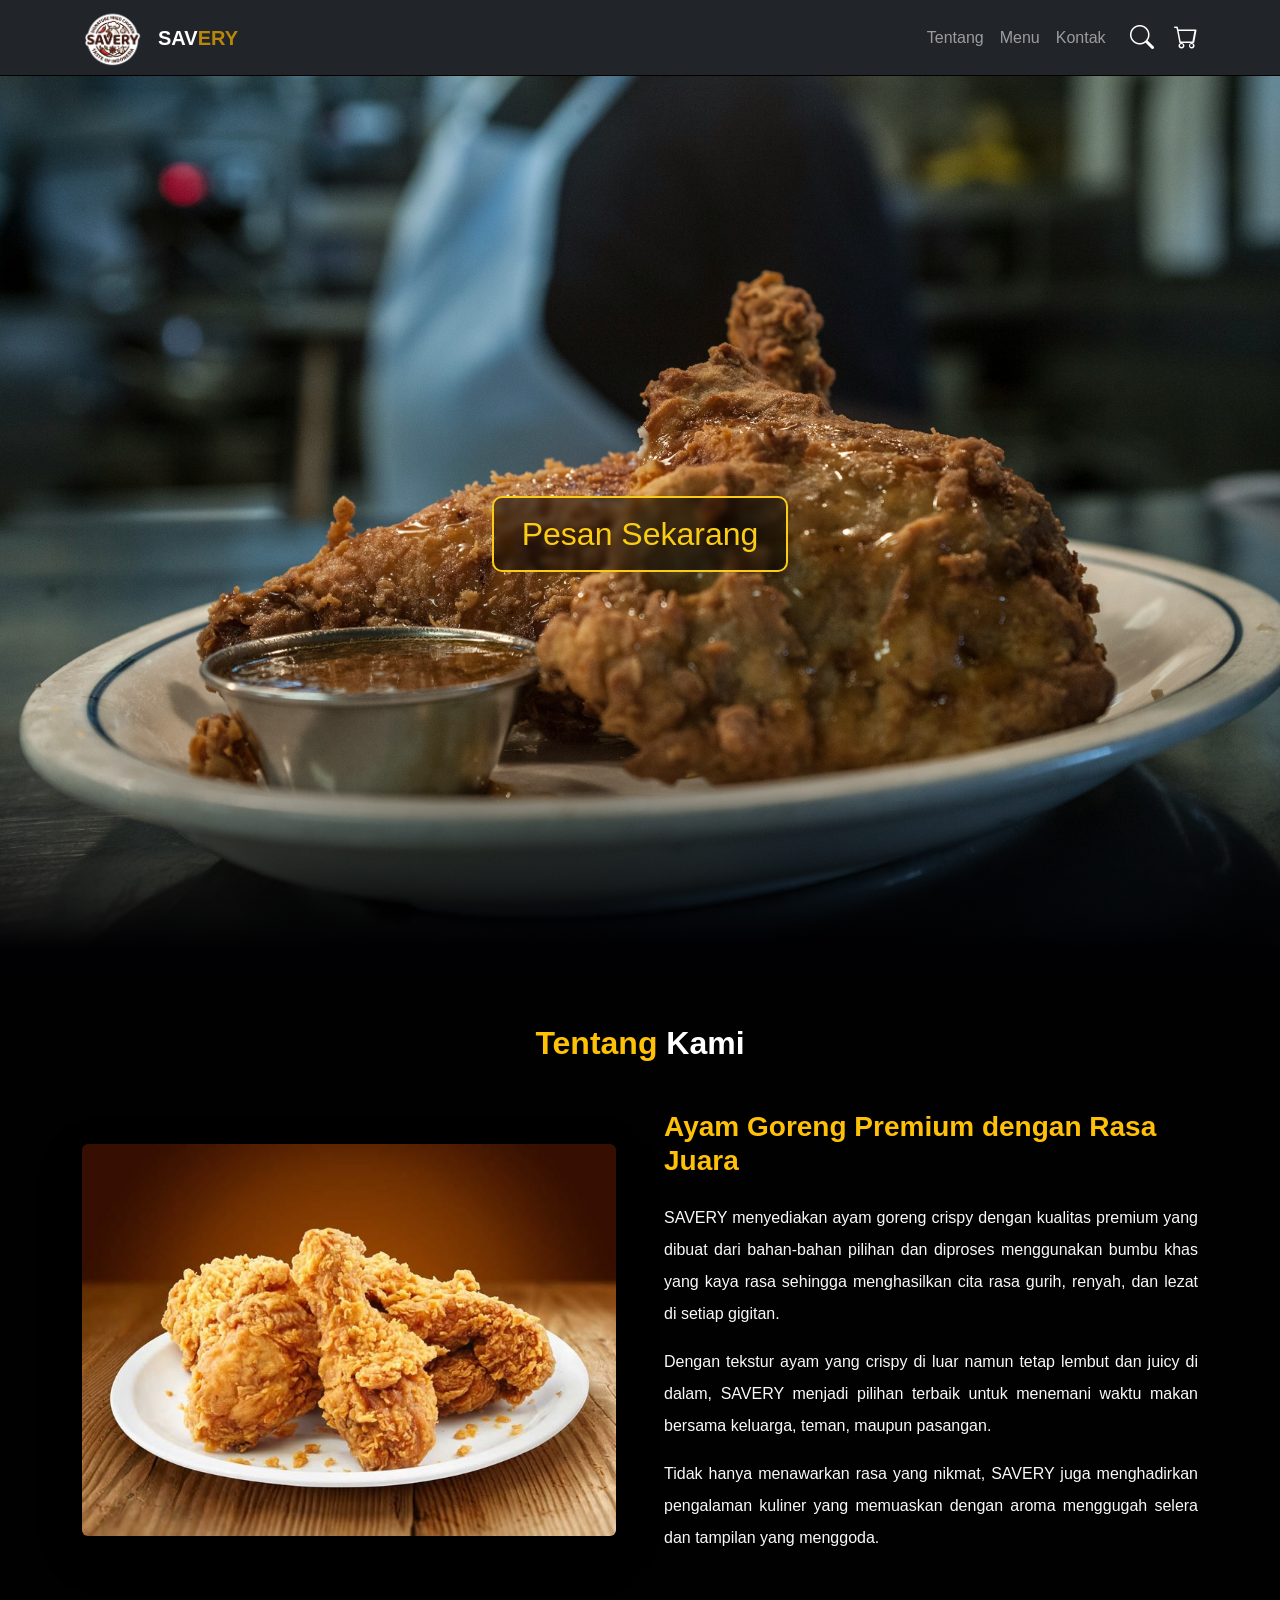
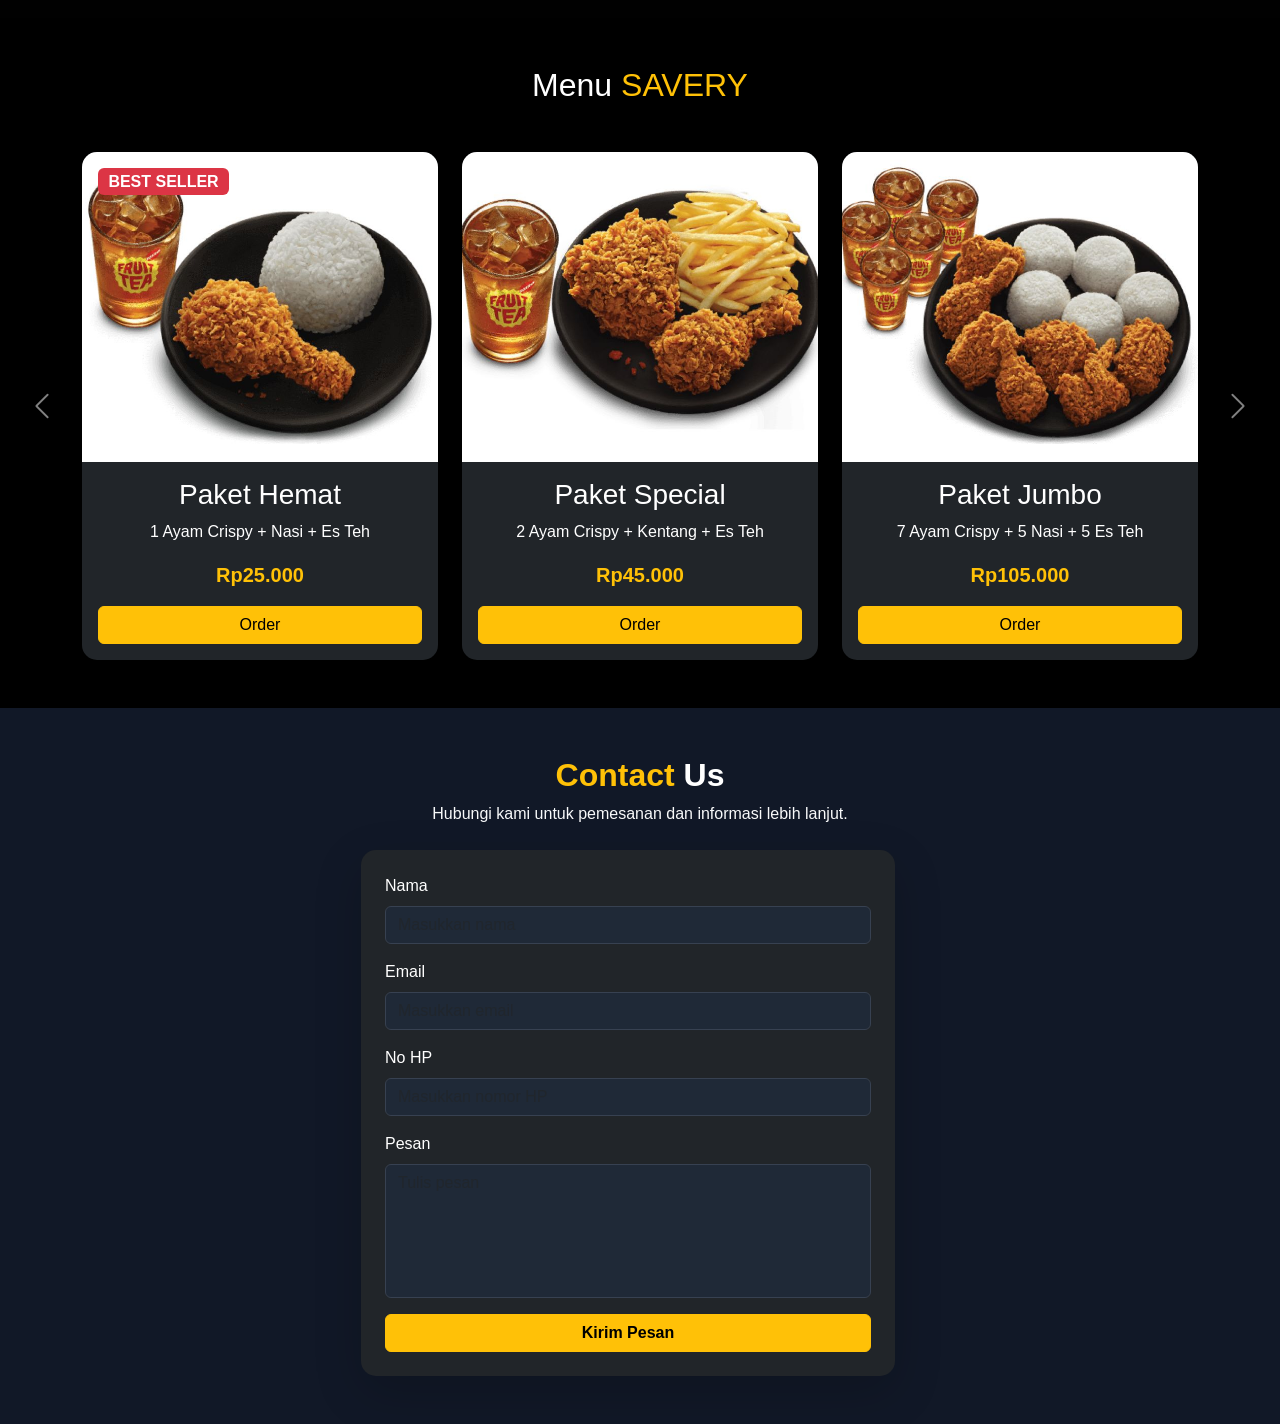
==== index.html @ 2ef57d2e "14-05-2026 (2)" ====
<!DOCTYPE html>
<html lang="en">
  <head>
    <meta charset="UTF-8" />
    <meta http-equiv="X-UA-Compatible" content="IE=edge" />
    <meta name="viewport" content="width=device-width, initial-scale=1.0" />
    <title>SAVERY</title>
    <!-- Bootstrap 5 -->
    <link href="https://cdn.jsdelivr.net/npm/bootstrap@5.3.0/dist/css/bootstrap.min.css" rel="stylesheet" />
    <!-- Bootstrap icon -->
    <link rel="stylesheet" href="https://cdn.jsdelivr.net/npm/bootstrap-icons@1.13.1/font/bootstrap-icons.min.css" />
    <!-- CSS Style -->
    <link rel="stylesheet" href="style.css" />
  </head>
  <body>
    <!-- Navbar Start -->
    <nav class="navbar navbar-expand-lg navbar-dark bg-dark fixed-top">
      <div class="container">
        <img src="img/logo_SAVERY.png" width="60px" class="me-3" />
        <a class="navbar-brand fw-bold" href="#">SAV<span>ERY</span> </a>
        <button class="navbar-toggler" type="button" data-bs-toggle="collapse" data-bs-target="#navbarNav">
          <span class="navbar-toggler-icon"></span>
        </button>
        <div class="collapse navbar-collapse" id="navbarNav">
          <ul class="navbar-nav ms-auto">
            <li class="nav-item"><a class="nav-link" href="#about">Tentang</a></li>
            <li class="nav-item"><a class="nav-link" href="#menu">Menu</a></li>
            <li class="nav-item"><a class="nav-link" href="#contact">Kontak</a></li>
          </ul>
          <div class="navbar-extra">
            <a href="" id="search"><i class="bi bi-search"></i></a>
            <a href="" id="cart"><i class="bi bi-cart"></i></a>
          </div>
        </div>
      </div>
    </nav>
    <!-- Navbar End -->

    <!-- Hero Section Start -->
    <section class="hero d-flex align-items-center">
      <div class="content">
        <a href="#menu" class="btn mt-3"> Pesan Sekarang </a>
      </div>
    </section>
    <!-- Hero Section End -->

    <!-- About Section Start -->
    <section id="about" class="about py-5 text-white">
      <div class="container">
        <!-- Judul -->
        <div class="text-center mb-5">
          <h2 class="fw-bold"><span class="text-warning">Tentang</span> Kami</h2>
        </div>

        <div class="row align-items-center g-5">
          <!-- Gambar -->
          <div class="col-lg-6">
            <img src="img/ayam_US.jpg" alt="Ayam Goreng SAVERY" class="img-fluid rounded shadow-lg" />
          </div>

          <!-- Konten -->
          <div class="col-lg-6">
            <h3 class="fw-bold text-warning mb-4">Ayam Goreng Premium dengan Rasa Juara</h3>
            <p class="text-light lh-lg" style="text-align: justify">
              SAVERY menyediakan ayam goreng crispy dengan kualitas premium yang dibuat dari bahan-bahan pilihan dan diproses menggunakan bumbu khas yang kaya rasa sehingga menghasilkan cita rasa gurih, renyah, dan lezat di setiap gigitan.
            </p>
            <p class="text-light lh-lg" style="text-align: justify">
              Dengan tekstur ayam yang crispy di luar namun tetap lembut dan juicy di dalam, SAVERY menjadi pilihan terbaik untuk menemani waktu makan bersama keluarga, teman, maupun pasangan.
            </p>
            <p class="text-light lh-lg" style="text-align: justify">Tidak hanya menawarkan rasa yang nikmat, SAVERY juga menghadirkan pengalaman kuliner yang memuaskan dengan aroma menggugah selera dan tampilan yang menggoda.</p>
          </div>
        </div>
      </div>
    </section>

    <!-- Menu Section Start -->
    <section id="menu" class="menu py-5 bg-black">
      <div class="container">
        <!-- Judul -->
        <h2 class="text-center text-warning mb-5"><span class="text-white">Menu</span> SAVERY</h2>

        <!-- Carousel Start -->
        <div id="menuCarousel" class="carousel slide" data-bs-ride="carousel">
          <div class="carousel-inner">
            <!-- SLIDE 1 -->
            <div class="carousel-item active">
              <div class="row g-4">
                <!-- Paket Hemat -->
                <div class="col-md-4">
                  <div class="card bg-dark text-white border-0 shadow position-relative">
                    <!-- Best Seller Badge -->
                    <span class="badge bg-danger position-absolute top-0 start-0 m-3 fs-6"> BEST SELLER </span>

                    <img src="img/paket_hemat.jpg" class="card-img-top" alt="Paket Hemat" />

                    <div class="card-body d-flex flex-column text-center">
                      <h3 class="card-title">Paket Hemat</h3>
                      <p class="card-text">1 Ayam Crispy + Nasi + Es Teh</p>

                      <div class="fw-bold text-warning fs-5 mb-3">Rp25.000</div>

                      <a href="#" class="btn btn-warning mt-auto"> Order </a>
                    </div>
                  </div>
                </div>

                <!-- Paket Special -->
                <div class="col-md-4">
                  <div class="card bg-dark text-white border-0 shadow">
                    <img src="img/paket_spesial.jpg" class="card-img-top" alt="Paket Special" />

                    <div class="card-body d-flex flex-column text-center">
                      <h3 class="card-title">Paket Special</h3>

                      <p class="card-text">2 Ayam Crispy + Kentang + Es Teh</p>

                      <div class="fw-bold text-warning fs-5 mb-3">Rp45.000</div>

                      <a href="#" class="btn btn-warning mt-auto"> Order </a>
                    </div>
                  </div>
                </div>

                <!-- Paket Jumbo -->
                <div class="col-md-4">
                  <div class="card bg-dark text-white border-0 shadow">
                    <img src="img/paket_jumbo.jpg" class="card-img-top" alt="Paket Jumbo" />

                    <div class="card-body d-flex flex-column text-center">
                      <h3 class="card-title">Paket Jumbo</h3>

                      <p class="card-text">7 Ayam Crispy + 5 Nasi + 5 Es Teh</p>

                      <div class="fw-bold text-warning fs-5 mb-3">Rp105.000</div>

                      <a href="#" class="btn btn-warning mt-auto"> Order </a>
                    </div>
                  </div>
                </div>
              </div>
            </div>

            <!-- SLIDE 2 -->
            <div class="carousel-item">
              <div class="row g-4">
                <!-- Ayam Duo -->
                <div class="col-md-4">
                  <div class="card bg-dark text-white border-0 shadow">
                    <img src="img/ayam_duo.jpg" class="card-img-top" alt="Paket Duo" />

                    <div class="card-body d-flex flex-column text-center">
                      <h3 class="card-title">Ayam Duo</h3>

                      <p class="card-text">2 Ayam Crispy</p>

                      <div class="fw-bold text-warning fs-5 mb-3">Rp29.000</div>

                      <a href="#" class="btn btn-warning mt-auto"> Order </a>
                    </div>
                  </div>
                </div>

                <!-- Ayam Single -->
                <div class="col-md-4">
                  <div class="card bg-dark text-white border-0 shadow">
                    <img src="img/ayam_single.jpg" class="card-img-top" alt="Ayam Single" />

                    <div class="card-body d-flex flex-column text-center">
                      <h3 class="card-title">Ayam Single</h3>

                      <p class="card-text">1 Ayam Crispy Original</p>

                      <div class="fw-bold text-warning fs-5 mb-3">Rp15.000</div>

                      <a href="#" class="btn btn-warning mt-auto"> Order </a>
                    </div>
                  </div>
                </div>

                <!-- Nasi -->
                <div class="col-md-4">
                  <div class="card bg-dark text-white border-0 shadow">
                    <img src="img/nasi.jpg" class="card-img-top" alt="Nasi" />

                    <div class="card-body d-flex flex-column text-center">
                      <h3 class="card-title">Nasi</h3>

                      <p class="card-text">Nasi Putih Hangat</p>

                      <div class="fw-bold text-warning fs-5 mb-3">Rp7.000</div>

                      <a href="#" class="btn btn-warning mt-auto"> Order </a>
                    </div>
                  </div>
                </div>
              </div>
            </div>

            <!-- SLIDE 3 -->
            <div class="carousel-item">
              <div class="row g-4">
                <!-- ice Tea -->
                <div class="col-md-4">
                  <div class="card bg-dark text-white border-0 shadow">
                    <img src="img/ice_tea.jpg" class="card-img-top" alt="Es Teh" />

                    <div class="card-body d-flex flex-column text-center">
                      <h3 class="card-title">Ice Tea</h3>

                      <p class="card-text">Es Teh Manis Segar</p>

                      <div class="fw-bold text-warning fs-5 mb-3">Rp8.000</div>

                      <a href="#" class="btn btn-warning mt-auto"> Order </a>
                    </div>
                  </div>
                </div>

                <!-- Softdrink -->
                <div class="col-md-4">
                  <div class="card bg-dark text-white border-0 shadow">
                    <img src="img/softdrink.jpg" class="card-img-top" alt="Softdrink" />

                    <div class="card-body d-flex flex-column text-center">
                      <h3 class="card-title">Softdrink</h3>

                      <p class="card-text">Cola / Fanta / Sprite</p>

                      <div class="fw-bold text-warning fs-5 mb-3">Rp10.000</div>

                      <a href="#" class="btn btn-warning mt-auto"> Order </a>
                    </div>
                  </div>
                </div>

                <!-- Hot Coffee -->
                <div class="col-md-4">
                  <div class="card bg-dark text-white border-0 shadow">
                    <img src="img/hot_coffee.jpg" class="card-img-top" alt="Hot Coffee" />

                    <div class="card-body d-flex flex-column text-center">
                      <h3 class="card-title">Hot Coffee</h3>

                      <p class="card-text">Kopi Panas Premium</p>

                      <div class="fw-bold text-warning fs-5 mb-3">Rp13.000</div>

                      <a href="#" class="btn btn-warning mt-auto"> Order </a>
                    </div>
                  </div>
                </div>
              </div>
            </div>

            <!-- SLIDE 4 -->
            <div class="carousel-item">
              <div class="row g-4">
                <!-- Cheeese -->
                <div class="col-md-4">
                  <div class="card bg-dark text-white border-0 shadow">
                    <img src="img/keju.jpeg" class="card-img-top" alt="Cheese" />

                    <div class="card-body d-flex flex-column text-center">
                      <h3 class="card-title">Cheese</h3>

                      <p class="card-text">Saus Keju</p>

                      <div class="fw-bold text-warning fs-5 mb-3">Rp8.000</div>

                      <a href="#" class="btn btn-warning mt-auto"> Order </a>
                    </div>
                  </div>
                </div>

                <!-- Mayo -->
                <div class="col-md-4">
                  <div class="card bg-dark text-white border-0 shadow">
                    <img src="img/mayo.jpeg" class="card-img-top" alt="Mayo" />

                    <div class="card-body d-flex flex-column text-center">
                      <h3 class="card-title">Mayonaise</h3>

                      <p class="card-text">Mayonaise</p>

                      <div class="fw-bold text-warning fs-5 mb-3">Rp8.000</div>

                      <a href="#" class="btn btn-warning mt-auto"> Order </a>
                    </div>
                  </div>
                </div>

                <!-- Hot Sauce -->
                <div class="col-md-4">
                  <div class="card bg-dark text-white border-0 shadow">
                    <img src="img/saus.jpeg" class="card-img-top" alt="Hot Sauce" />

                    <div class="card-body d-flex flex-column text-center">
                      <h3 class="card-title">Hot Sauce</h3>

                      <p class="card-text">Saus Pedas</p>

                      <div class="fw-bold text-warning fs-5 mb-3">Rp8.000</div>

                      <a href="#" class="btn btn-warning mt-auto"> Order </a>
                    </div>
                  </div>
                </div>
              </div>
            </div>
          </div>

          <!-- BUTTON PREV -->
          <button class="carousel-control-prev" type="button" data-bs-target="#menuCarousel" data-bs-slide="prev">
            <span class="carousel-control-prev-icon"></span>
          </button>

          <!-- BUTTON NEXT -->
          <button class="carousel-control-next" type="button" data-bs-target="#menuCarousel" data-bs-slide="next">
            <span class="carousel-control-next-icon"></span>
          </button>
        </div>
        <!-- Carousel End -->
      </div>
    </section>
    <!-- Menu Section End -->

    <!-- Contact Section Start -->
    <section id="contact" class="contact py-5">
      <div class="container">
        <!-- Judul -->
        <div class="text-center mb-5">
          <h2 class="fw-bold text-white"><span class="text-warning">Contact</span> Us</h2>
          <p class="text-light">Hubungi kami untuk pemesanan dan informasi lebih lanjut.</p>
        </div>

        <div class="row g-4">
          <!-- Form -->
          <div class="row justify-content-center">
            <div class="col-lg-6">
              <div class="card bg-dark border-0 shadow-lg p-4">
                <form>
                  <div class="mb-3">
                    <label class="form-label text-white">Nama</label>
                    <input type="text" class="form-control" placeholder="Masukkan nama" />
                  </div>

                  <div class="mb-3">
                    <label class="form-label text-white">Email</label>
                    <input type="email" class="form-control" placeholder="Masukkan email" />
                  </div>

                  <div class="mb-3">
                    <label class="form-label text-white">No HP</label>
                    <input type="text" class="form-control" placeholder="Masukkan nomor HP" />
                  </div>

                  <div class="mb-3">
                    <label class="form-label text-white">Pesan</label>
                    <textarea class="form-control" rows="5" placeholder="Tulis pesan"></textarea>
                  </div>

                  <button type="submit" class="btn btn-warning w-100 fw-semibold">Kirim Pesan</button>
                </form>
              </div>
            </div>
          </div>
        </div>
      </div>
    </section>
    <!-- Contact Section End -->

    <!-- Bootstrap JS -->
    <script src="https://cdn.jsdelivr.net/npm/bootstrap@5.3.0/dist/js/bootstrap.bundle.min.js"></script>
  </body>
</html>
---- style.css ----
:root {
  --primary: #b8860b;
  --bg: #010101;
}

* {
  margin: 0;
  padding: 0;
  box-sizing: border-box;
  outline: none;
  border: none;
  text-decoration: none;
}

body {
  font-family: "Poppins", sans-serif;
  background-color: var(--bg);
  color: #fff;
  padding-top: 76px;
}

#search,
#cart {
  color: #fff;
  font-size: 24px;
  padding-left: 16px;
}

.navbar-brand span {
  color: var(--primary);
}

.hero {
  min-height: 100vh;
  display: flex;
  justify-content: center;
  align-items: center;
  padding: 2rem 7%;
  background-image: url("img/ayam_hero.jpg");
  background-repeat: no-repeat;
  background-size: cover;
  background-position: center;
  position: relative;
  overflow: hidden;
}

.hero::after {
  content: "";
  display: block;
  position: absolute;
  width: 100%;
  height: 100%;
  top: 0;
  left: 0;
  background: linear-gradient(0deg, rgba(1, 1, 3, 1) 3%, rgba(255, 255, 255, 0) 25%);
}

.hero .btn {
  padding: 12px 28px;
  font-size: 2rem;
  border-radius: 10px;
  transition: 0.3s;
  background: rgba(0, 0, 0, 0.5);
  color: #facc15;
  border: 2px solid #facc15;
  backdrop-filter: blur(3px);
}

.hero .btn:hover {
  background: #facc15;
  color: black;
}

.hero .content {
  max-width: 840px;
  position: relative;
  z-index: 1;
}

.about {
  padding: 30px;
  text-align: center;
}

.about h2 span {
  color: var(--primary);
}

.about .row {
  text-align: left;
}

.content {
  text-align: justify;
}

.content h3 {
  color: var(--primary);
}

.menu h2 {
  color: var(--primary);
  text-align: center;
}

#about,
#menu,
#contact {
  scroll-margin-top: 65px;
}

.card-img-top {
  width: 100%;
  height: 310px;
  object-fit: cover;
}

.card {
  border-radius: 15px;
  overflow: hidden;
  transition: 0.3s;
}

.card:hover {
  transform: translateY(-8px);
}

#menuCarousel {
  position: relative;
}

.carousel-control-prev {
  left: -70px;
}

.carousel-control-next {
  right: -70px;
}

.carousel-control-prev,
.carousel-control-next {
  width: 60px;
}

.carousel-control-prev-icon,
.carousel-control-next-icon {
  background-color: rgba(0, 0, 0, 0.7);
  border-radius: 50%;
  padding: 25px;
  background-size: 60% 60%;
  transition: 0.3s;
}

.carousel-control-prev-icon:hover,
.carousel-control-next-icon:hover {
  background-color: #ffc107;
  transform: scale(1.1);
}

.contact {
  background-color: #111827;
}

.contact .card {
  border-radius: 15px;
  overflow: hidden;
}

.contact .form-control {
  background-color: #1f2937;
  border: 1px solid #374151;
  color: white;
}

.contact .form-control:focus {
  background-color: #1f2937;
  color: white;
  border-color: #f59e0b;
  box-shadow: none;
}

.contact textarea {
  resize: none;
}

@media (max-width: 992px) {
  .carousel-control-prev {
    left: -40px;
  }

  .carousel-control-next {
    right: -40px;
  }
}

@media (max-width: 768px) {
  .carousel-control-prev {
    left: 0;
  }

  .carousel-control-next {
    right: 0;
  }

  .carousel-control-prev-icon,
  .carousel-control-next-icon {
    padding: 18px;
  }
}
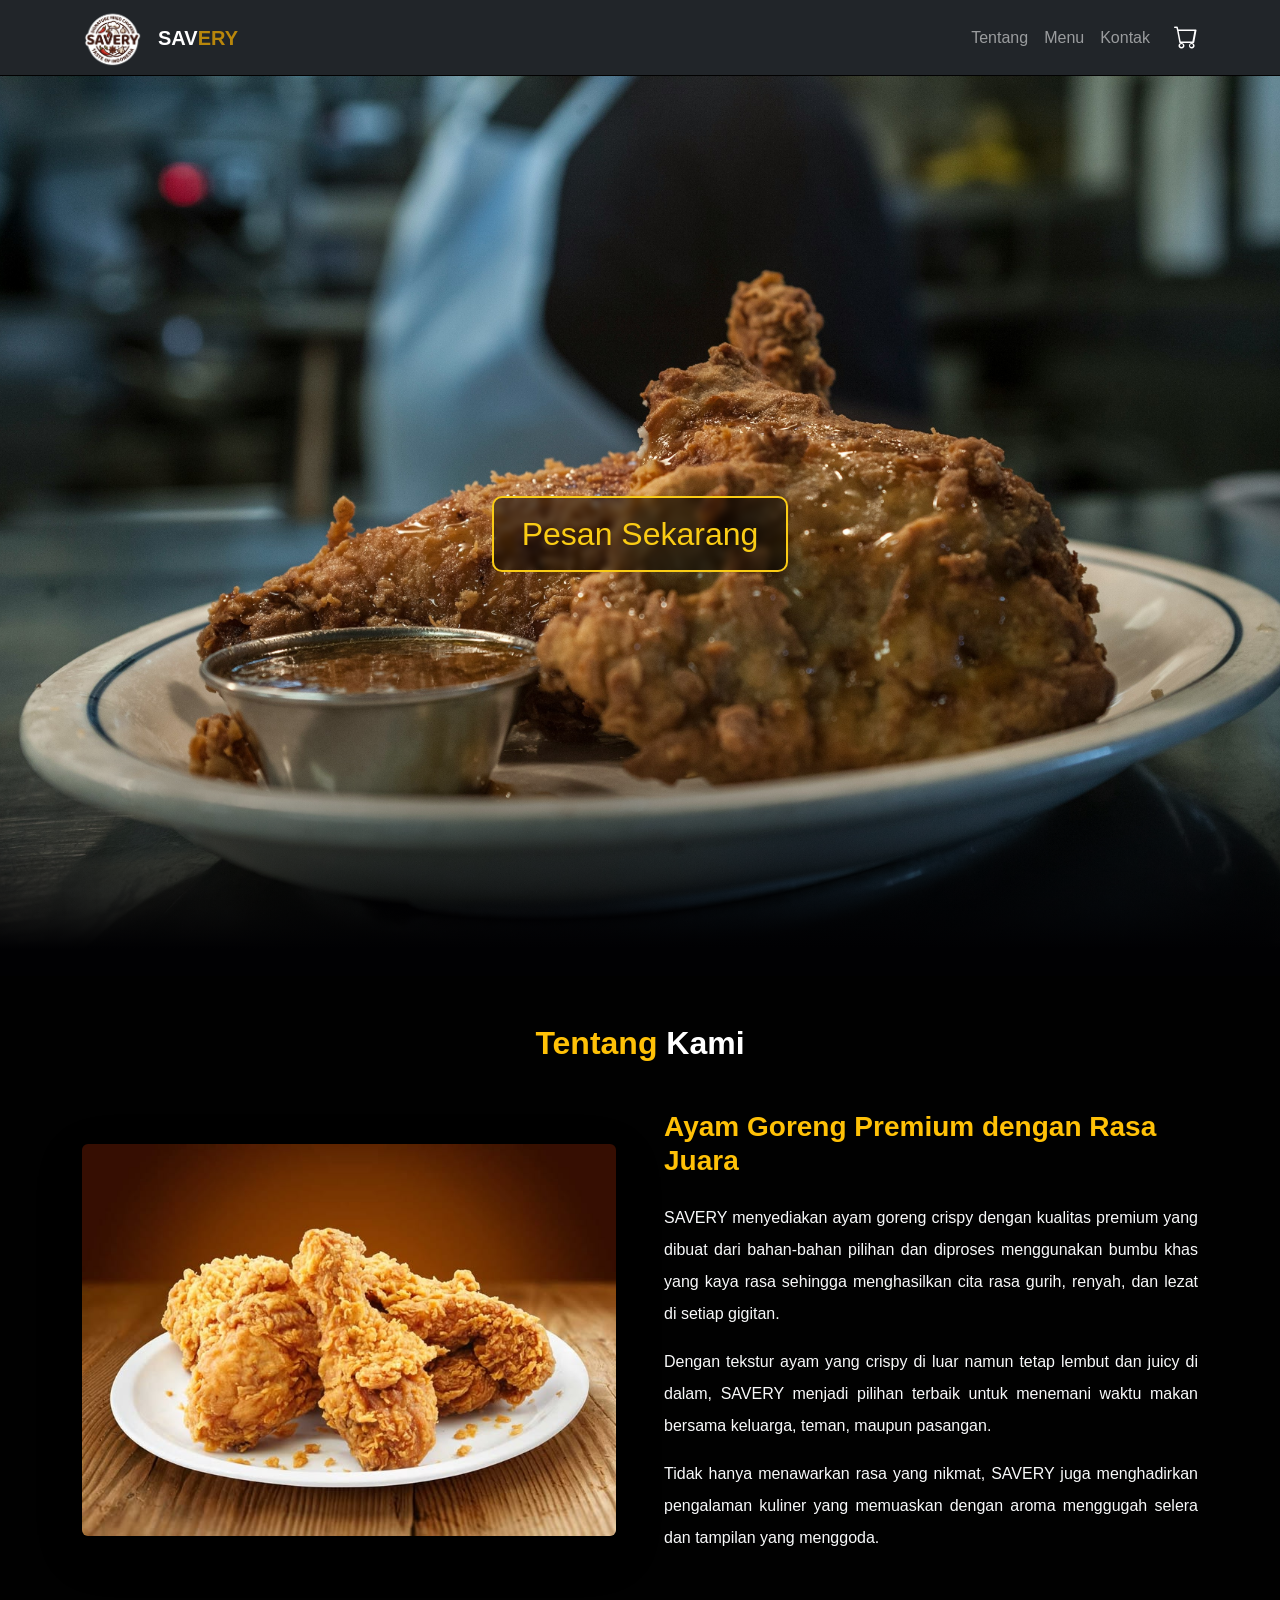
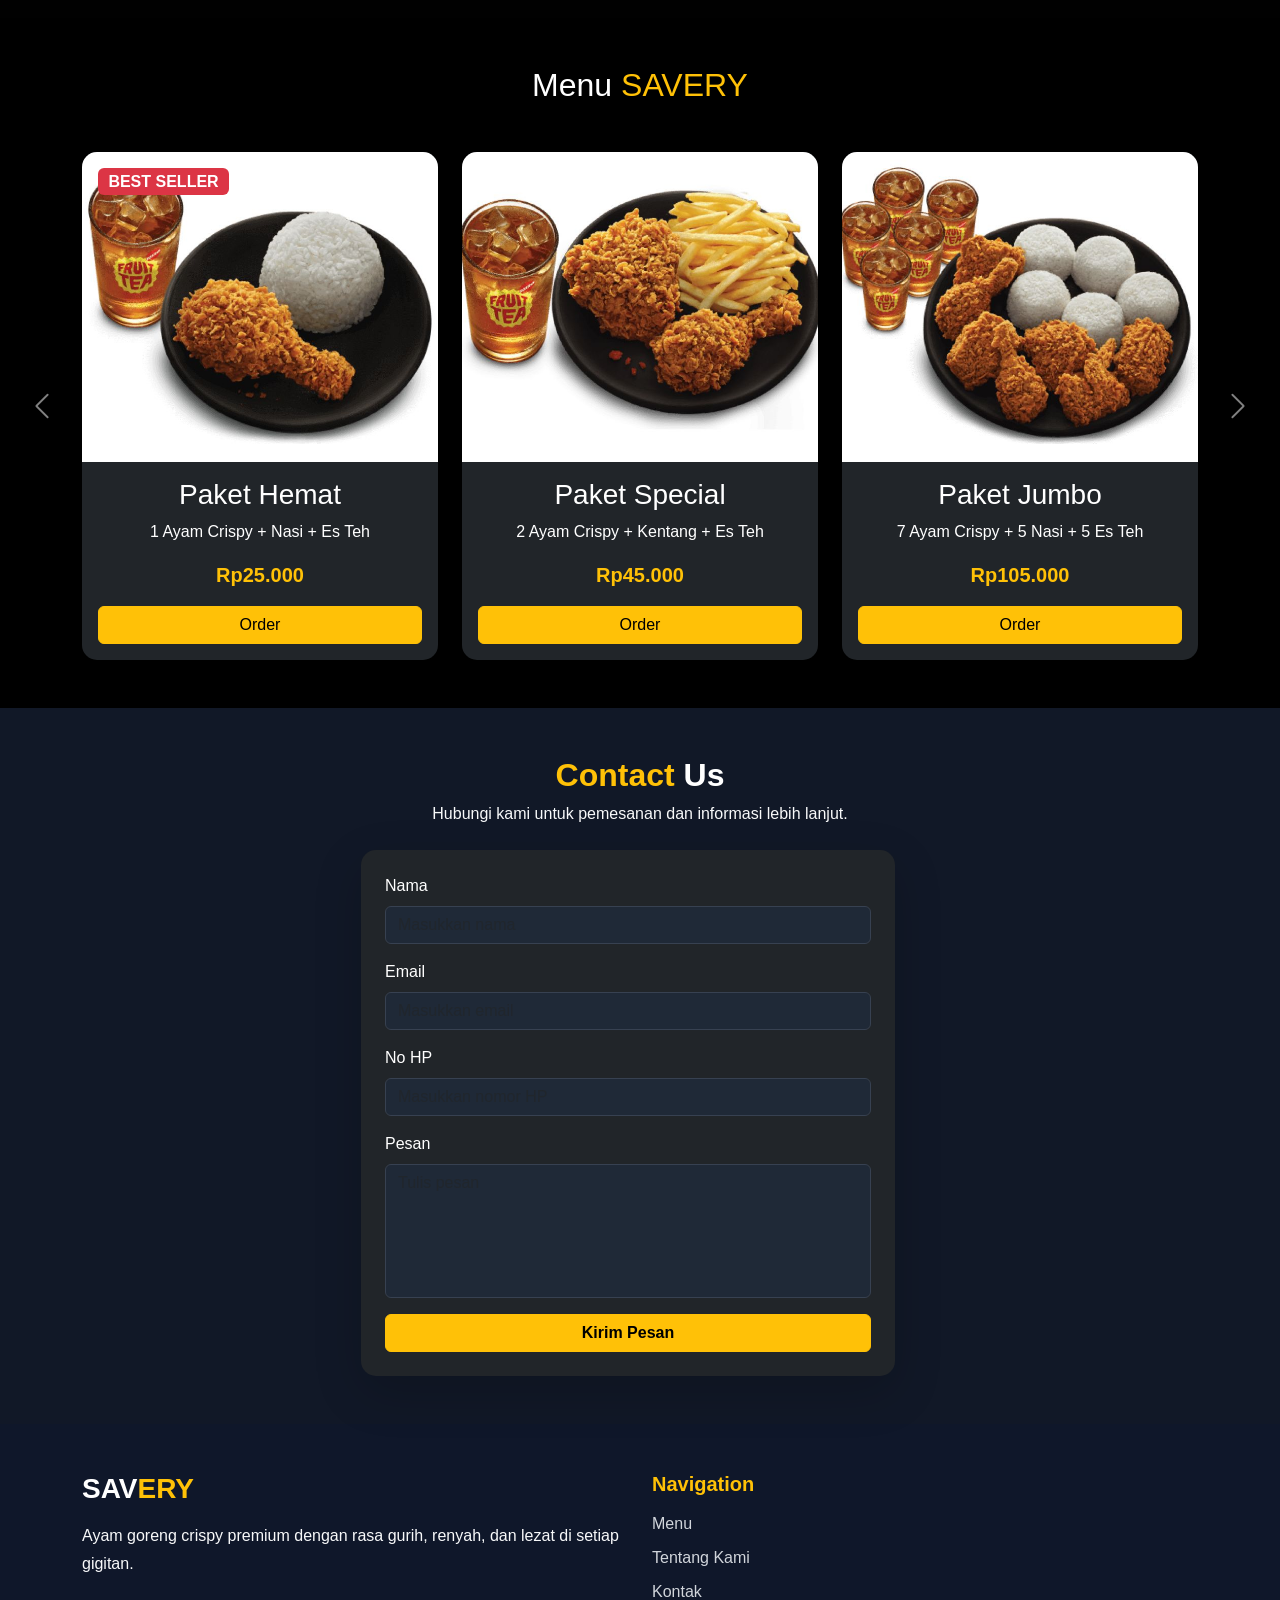
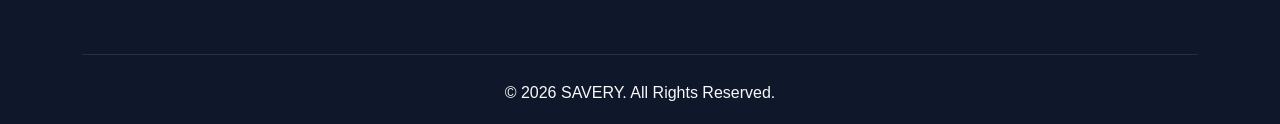
==== commit a416ef3c: "14-05-2026 (3)" ====
--- a/index.html
+++ b/index.html
@@ -28,8 +28,7 @@
             <li class="nav-item"><a class="nav-link" href="#contact">Kontak</a></li>
           </ul>
           <div class="navbar-extra">
-            <a href="" id="search"><i class="bi bi-search"></i></a>
-            <a href="" id="cart"><i class="bi bi-cart"></i></a>
+            <a href="cart.html" id="cart"><i class="bi bi-cart"></i></a>
           </div>
         </div>
       </div>
@@ -99,7 +98,7 @@
 
                       <div class="fw-bold text-warning fs-5 mb-3">Rp25.000</div>
 
-                      <a href="#" class="btn btn-warning mt-auto"> Order </a>
+                      <button class="btn btn-warning mt-auto order-btn">Order</button>
                     </div>
                   </div>
                 </div>
@@ -116,7 +115,7 @@
 
                       <div class="fw-bold text-warning fs-5 mb-3">Rp45.000</div>
 
-                      <a href="#" class="btn btn-warning mt-auto"> Order </a>
+                      <button class="btn btn-warning mt-auto order-btn">Order</button>
                     </div>
                   </div>
                 </div>
@@ -133,7 +132,7 @@
 
                       <div class="fw-bold text-warning fs-5 mb-3">Rp105.000</div>
 
-                      <a href="#" class="btn btn-warning mt-auto"> Order </a>
+                      <button class="btn btn-warning mt-auto order-btn">Order</button>
                     </div>
                   </div>
                 </div>
@@ -155,7 +154,7 @@
 
                       <div class="fw-bold text-warning fs-5 mb-3">Rp29.000</div>
 
-                      <a href="#" class="btn btn-warning mt-auto"> Order </a>
+                      <button class="btn btn-warning mt-auto order-btn">Order</button>
                     </div>
                   </div>
                 </div>
@@ -172,7 +171,7 @@
 
                       <div class="fw-bold text-warning fs-5 mb-3">Rp15.000</div>
 
-                      <a href="#" class="btn btn-warning mt-auto"> Order </a>
+                      <button class="btn btn-warning mt-auto order-btn">Order</button>
                     </div>
                   </div>
                 </div>
@@ -189,7 +188,7 @@
 
                       <div class="fw-bold text-warning fs-5 mb-3">Rp7.000</div>
 
-                      <a href="#" class="btn btn-warning mt-auto"> Order </a>
+                      <button class="btn btn-warning mt-auto order-btn">Order</button>
                     </div>
                   </div>
                 </div>
@@ -211,7 +210,7 @@
 
                       <div class="fw-bold text-warning fs-5 mb-3">Rp8.000</div>
 
-                      <a href="#" class="btn btn-warning mt-auto"> Order </a>
+                      <button class="btn btn-warning mt-auto order-btn">Order</button>
                     </div>
                   </div>
                 </div>
@@ -228,7 +227,7 @@
 
                       <div class="fw-bold text-warning fs-5 mb-3">Rp10.000</div>
 
-                      <a href="#" class="btn btn-warning mt-auto"> Order </a>
+                      <button class="btn btn-warning mt-auto order-btn">Order</button>
                     </div>
                   </div>
                 </div>
@@ -245,7 +244,7 @@
 
                       <div class="fw-bold text-warning fs-5 mb-3">Rp13.000</div>
 
-                      <a href="#" class="btn btn-warning mt-auto"> Order </a>
+                      <button class="btn btn-warning mt-auto order-btn">Order</button>
                     </div>
                   </div>
                 </div>
@@ -267,7 +266,7 @@
 
                       <div class="fw-bold text-warning fs-5 mb-3">Rp8.000</div>
 
-                      <a href="#" class="btn btn-warning mt-auto"> Order </a>
+                      <button class="btn btn-warning mt-auto order-btn">Order</button>
                     </div>
                   </div>
                 </div>
@@ -284,7 +283,7 @@
 
                       <div class="fw-bold text-warning fs-5 mb-3">Rp8.000</div>
 
-                      <a href="#" class="btn btn-warning mt-auto"> Order </a>
+                      <button class="btn btn-warning mt-auto order-btn">Order</button>
                     </div>
                   </div>
                 </div>
@@ -301,7 +300,7 @@
 
                       <div class="fw-bold text-warning fs-5 mb-3">Rp8.000</div>
 
-                      <a href="#" class="btn btn-warning mt-auto"> Order </a>
+                      <button class="btn btn-warning mt-auto order-btn">Order</button>
                     </div>
                   </div>
                 </div>
@@ -369,7 +368,119 @@
     </section>
     <!-- Contact Section End -->
 
+    <!-- Footer Start -->
+    <footer class="footer text-white pt-5 pb-3">
+      <div class="container">
+        <div class="row g-4">
+          <!-- Brand -->
+          <div class="col-lg-6">
+            <h3 class="fw-bold mb-3">SAV<span class="text-warning">ERY</span></h3>
+
+            <p class="text-light">Ayam goreng crispy premium dengan rasa gurih, renyah, dan lezat di setiap gigitan.</p>
+          </div>
+
+          <!-- Navigation -->
+          <div class="col-lg-6">
+            <h5 class="fw-bold mb-3 text-warning">Navigation</h5>
+
+            <ul class="list-unstyled">
+              <li>
+                <a href="#menu" class="footer-link">Menu</a>
+              </li>
+
+              <li>
+                <a href="#about" class="footer-link">Tentang Kami</a>
+              </li>
+
+              <li>
+                <a href="#contact" class="footer-link">Kontak</a>
+              </li>
+            </ul>
+          </div>
+        </div>
+
+        <hr class="border-secondary my-4" />
+
+        <!-- Copyright -->
+        <div class="text-center">
+          <p class="mb-0 text-light">© 2026 SAVERY. All Rights Reserved.</p>
+        </div>
+      </div>
+    </footer>
+    <!-- Footer End -->
+
+    <!-- Order Modal Start -->
+    <div class="modal fade" id="orderModal" tabindex="-1">
+      <div class="modal-dialog modal-dialog-centered">
+        <div class="modal-content bg-dark text-white border-0 rounded-4">
+          <div class="modal-header border-secondary">
+            <h5 class="modal-title">Pesanan</h5>
+            <button type="button" class="btn-close btn-close-white" data-bs-dismiss="modal"></button>
+          </div>
+
+          <div class="modal-body text-center">
+            <h4 id="menuName" class="mb-4 text-warning"></h4>
+
+            <label class="mb-2">Quantity</label>
+
+            <input type="number" id="quantity" class="form-control text-center bg-secondary text-white border-0" value="1" min="1" />
+          </div>
+
+          <div class="modal-footer border-secondary">
+            <button type="button" class="btn btn-warning w-100 fw-bold" id="confirmOrder">Confirm</button>
+          </div>
+        </div>
+      </div>
+    </div>
+    <!-- Order Modal End -->
+
     <!-- Bootstrap JS -->
     <script src="https://cdn.jsdelivr.net/npm/bootstrap@5.3.0/dist/js/bootstrap.bundle.min.js"></script>
+    <script>
+      const orderButtons = document.querySelectorAll(".order-btn");
+      const menuName = document.getElementById("menuName");
+      const confirmOrder = document.getElementById("confirmOrder");
+
+      let selectedMenu = "";
+
+      orderButtons.forEach((button) => {
+        button.addEventListener("click", function () {
+          selectedMenu = this.closest(".card").querySelector(".card-title").innerText;
+
+          menuName.innerText = selectedMenu;
+
+          document.getElementById("quantity").value = 1;
+
+          const modal = new bootstrap.Modal(document.getElementById("orderModal"));
+
+          modal.show();
+        });
+      });
+
+      confirmOrder.addEventListener("click", function () {
+        const qty = parseInt(document.getElementById("quantity").value);
+
+        // Ambil data cart lama
+        let cart = JSON.parse(localStorage.getItem("cart")) || [];
+
+        // Cek apakah menu sudah ada
+        const existingItem = cart.find((item) => item.name === selectedMenu);
+
+        if (existingItem) {
+          existingItem.qty += qty;
+        } else {
+          cart.push({
+            name: selectedMenu,
+            qty: qty,
+          });
+        }
+
+        // Simpan kembali
+        localStorage.setItem("cart", JSON.stringify(cart));
+
+        // Tutup modal
+        bootstrap.Modal.getInstance(document.getElementById("orderModal")).hide();
+      });
+    </script>
   </body>
 </html>
--- a/style.css
+++ b/style.css
@@ -19,7 +19,6 @@
   padding-top: 76px;
 }
 
-#search,
 #cart {
   color: #fff;
   font-size: 24px;
@@ -183,6 +182,27 @@
   resize: none;
 }
 
+.footer {
+  background-color: #0f172a;
+}
+
+.footer p {
+  line-height: 1.8;
+}
+
+.footer-link {
+  color: #d1d5db;
+  text-decoration: none;
+  display: inline-block;
+  margin-bottom: 10px;
+  transition: 0.3s;
+}
+
+.footer-link:hover {
+  color: #facc15;
+  transform: translateX(5px);
+}
+
 @media (max-width: 992px) {
   .carousel-control-prev {
     left: -40px;
@@ -207,3 +227,43 @@
     padding: 18px;
   }
 }
+
+.cart-section {
+  padding-top: 120px;
+  padding-bottom: 60px;
+}
+
+.cart-card {
+  background: #1a1a1a;
+  border-radius: 15px;
+  padding: 20px;
+  margin-bottom: 20px;
+}
+
+.price {
+  color: #ffc107;
+  font-weight: bold;
+}
+
+.total-box {
+  background: #111827;
+  border-radius: 15px;
+  padding: 25px;
+}
+
+.empty-cart {
+  text-align: center;
+  padding: 80px 20px;
+}
+
+.btn-delete {
+  border: none;
+  background: crimson;
+  color: white;
+  padding: 8px 14px;
+  border-radius: 8px;
+}
+
+.btn-delete:hover {
+  opacity: 0.9;
+}
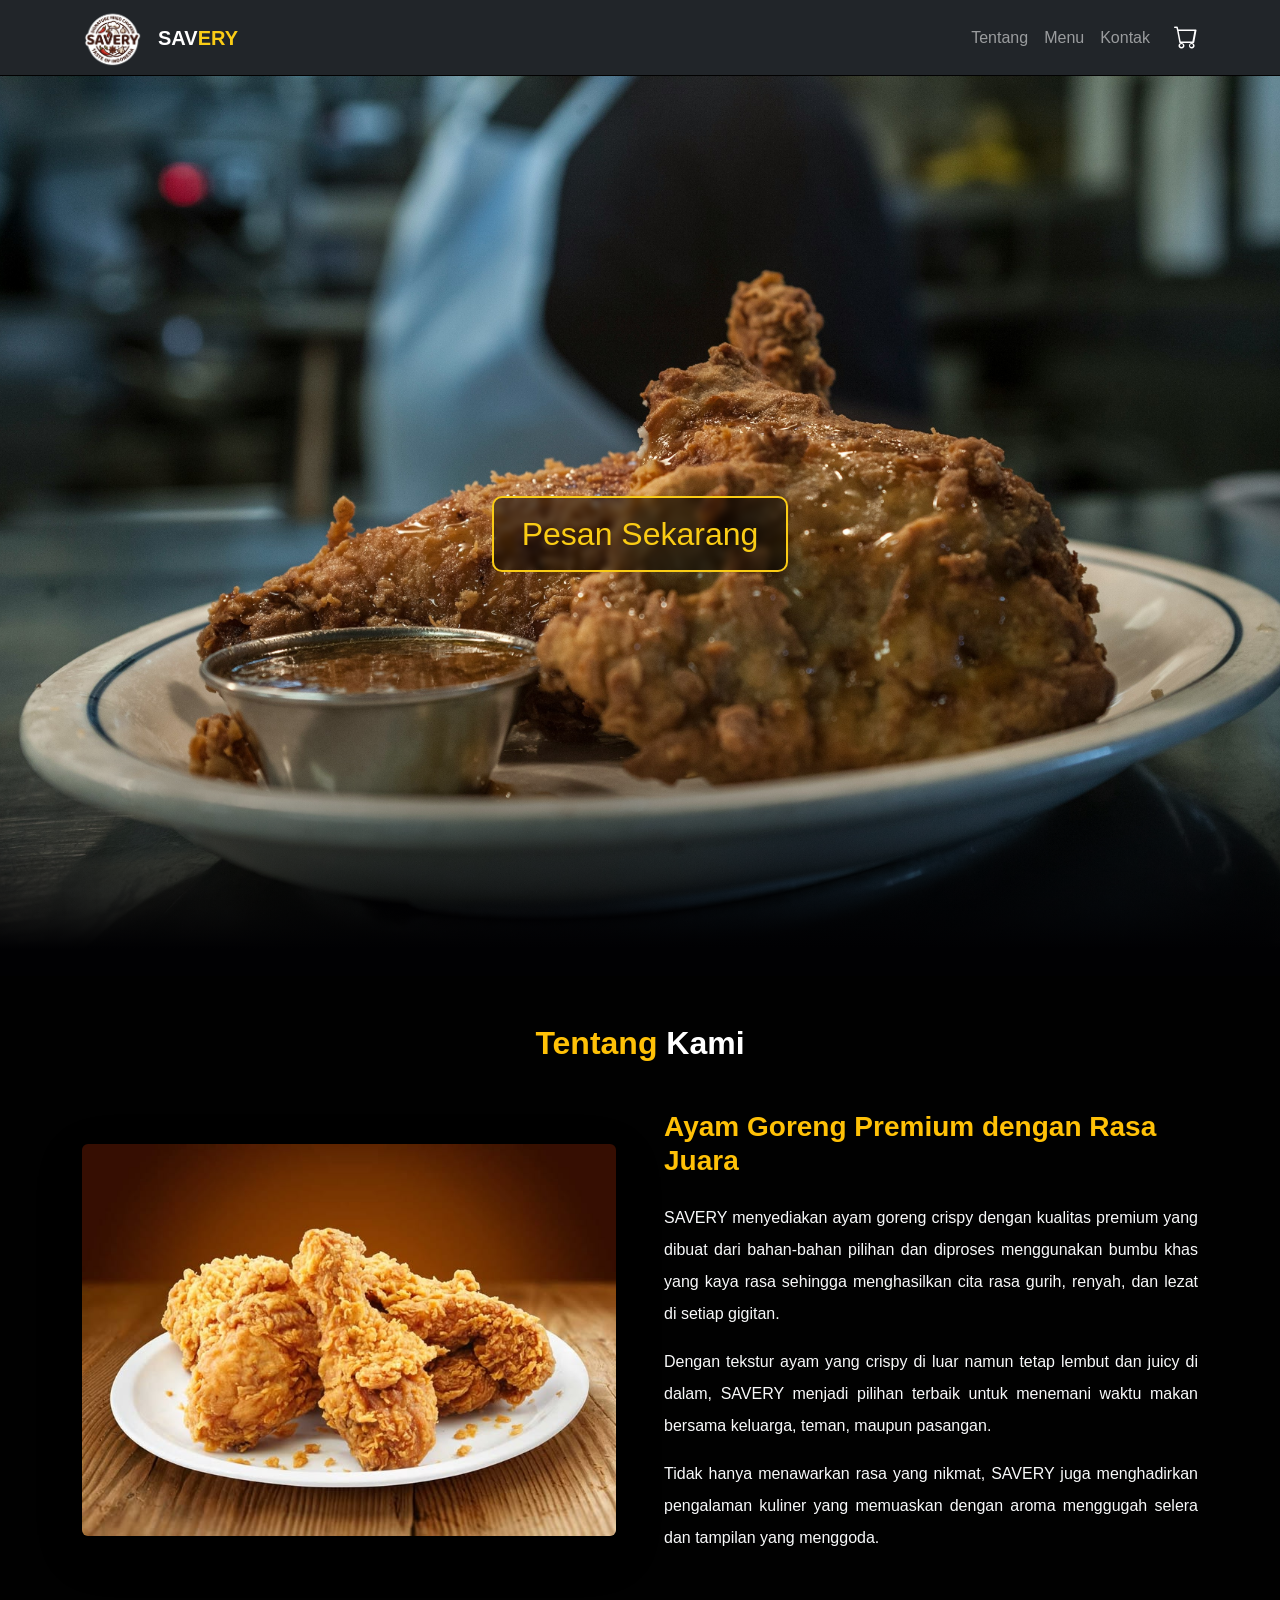
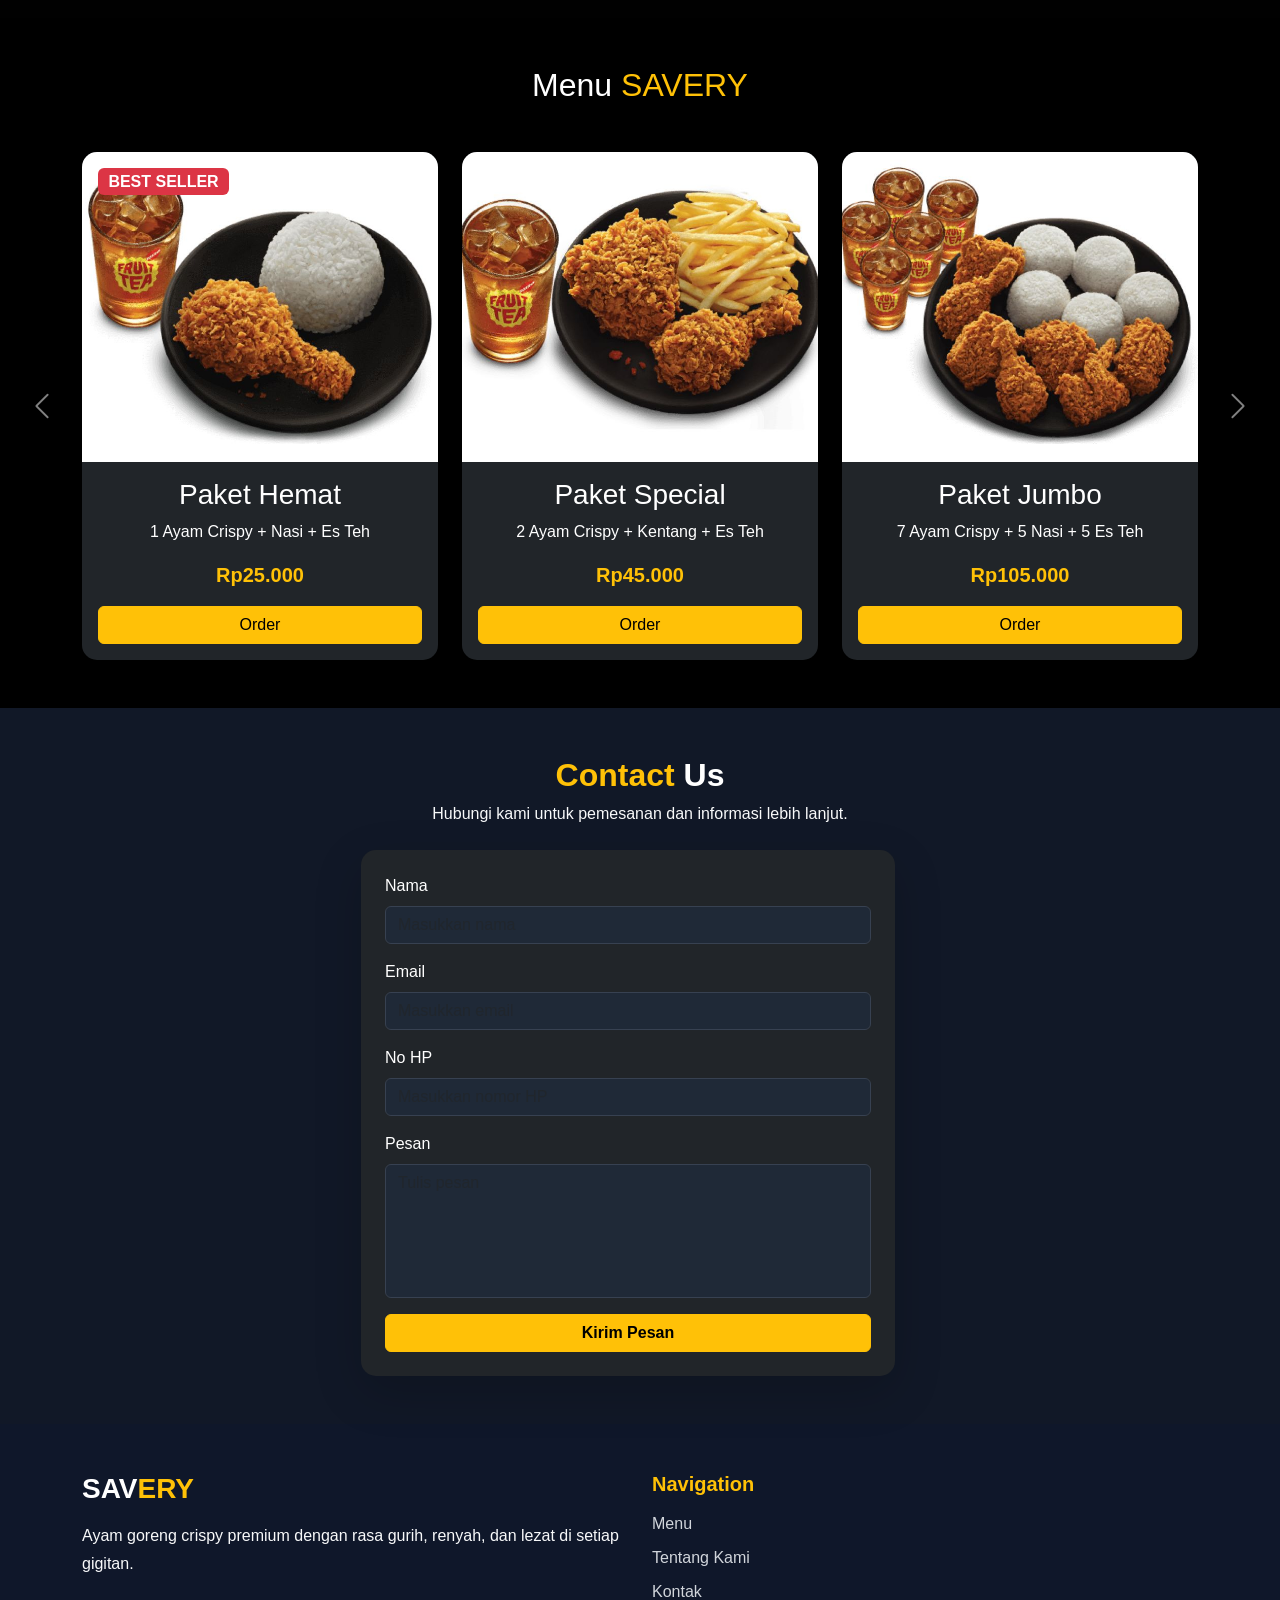
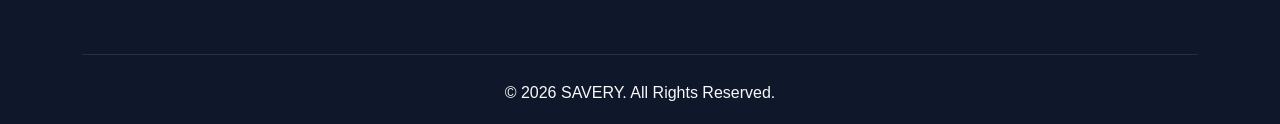
==== commit e85a00f2: "14-05-2026 (5)" ====
--- a/index.html
+++ b/index.html
@@ -182,7 +182,7 @@
                     <img src="img/nasi.jpg" class="card-img-top" alt="Nasi" />
 
                     <div class="card-body d-flex flex-column text-center">
-                      <h3 class="card-title">Nasi</h3>
+                      <h3 class="card-title">Rice</h3>
 
                       <p class="card-text">Nasi Putih Hangat</p>
 
@@ -442,13 +442,17 @@
       const confirmOrder = document.getElementById("confirmOrder");
 
       let selectedMenu = "";
+      let selectedPrice = 0;
 
       orderButtons.forEach((button) => {
         button.addEventListener("click", function () {
           selectedMenu = this.closest(".card").querySelector(".card-title").innerText;
 
+          const priceText = this.closest(".card").querySelector(".fw-bold").innerText;
+
+          selectedPrice = parseInt(priceText.replace("Rp", "").replace(/\./g, "").trim());
+
           menuName.innerText = selectedMenu;
-
           document.getElementById("quantity").value = 1;
 
           const modal = new bootstrap.Modal(document.getElementById("orderModal"));
@@ -472,6 +476,7 @@
           cart.push({
             name: selectedMenu,
             qty: qty,
+            price: selectedPrice,
           });
         }
 
--- a/style.css
+++ b/style.css
@@ -1,5 +1,5 @@
 :root {
-  --primary: #b8860b;
+  --primary: #facc15;
   --bg: #010101;
 }
 
@@ -60,14 +60,14 @@
   border-radius: 10px;
   transition: 0.3s;
   background: rgba(0, 0, 0, 0.5);
-  color: #facc15;
-  border: 2px solid #facc15;
+  color: var(--primary);
+  border: 2px solid var(--primary);
   backdrop-filter: blur(3px);
 }
 
 .hero .btn:hover {
-  background: #facc15;
-  color: black;
+  background: var(--primary);
+  color: var(--bg);
 }
 
 .hero .content {
@@ -199,7 +199,7 @@
 }
 
 .footer-link:hover {
-  color: #facc15;
+  color: var(--primary);
   transform: translateX(5px);
 }
 
@@ -227,6 +227,8 @@
     padding: 18px;
   }
 }
+
+/* cart.html */
 
 .cart-section {
   padding-top: 120px;
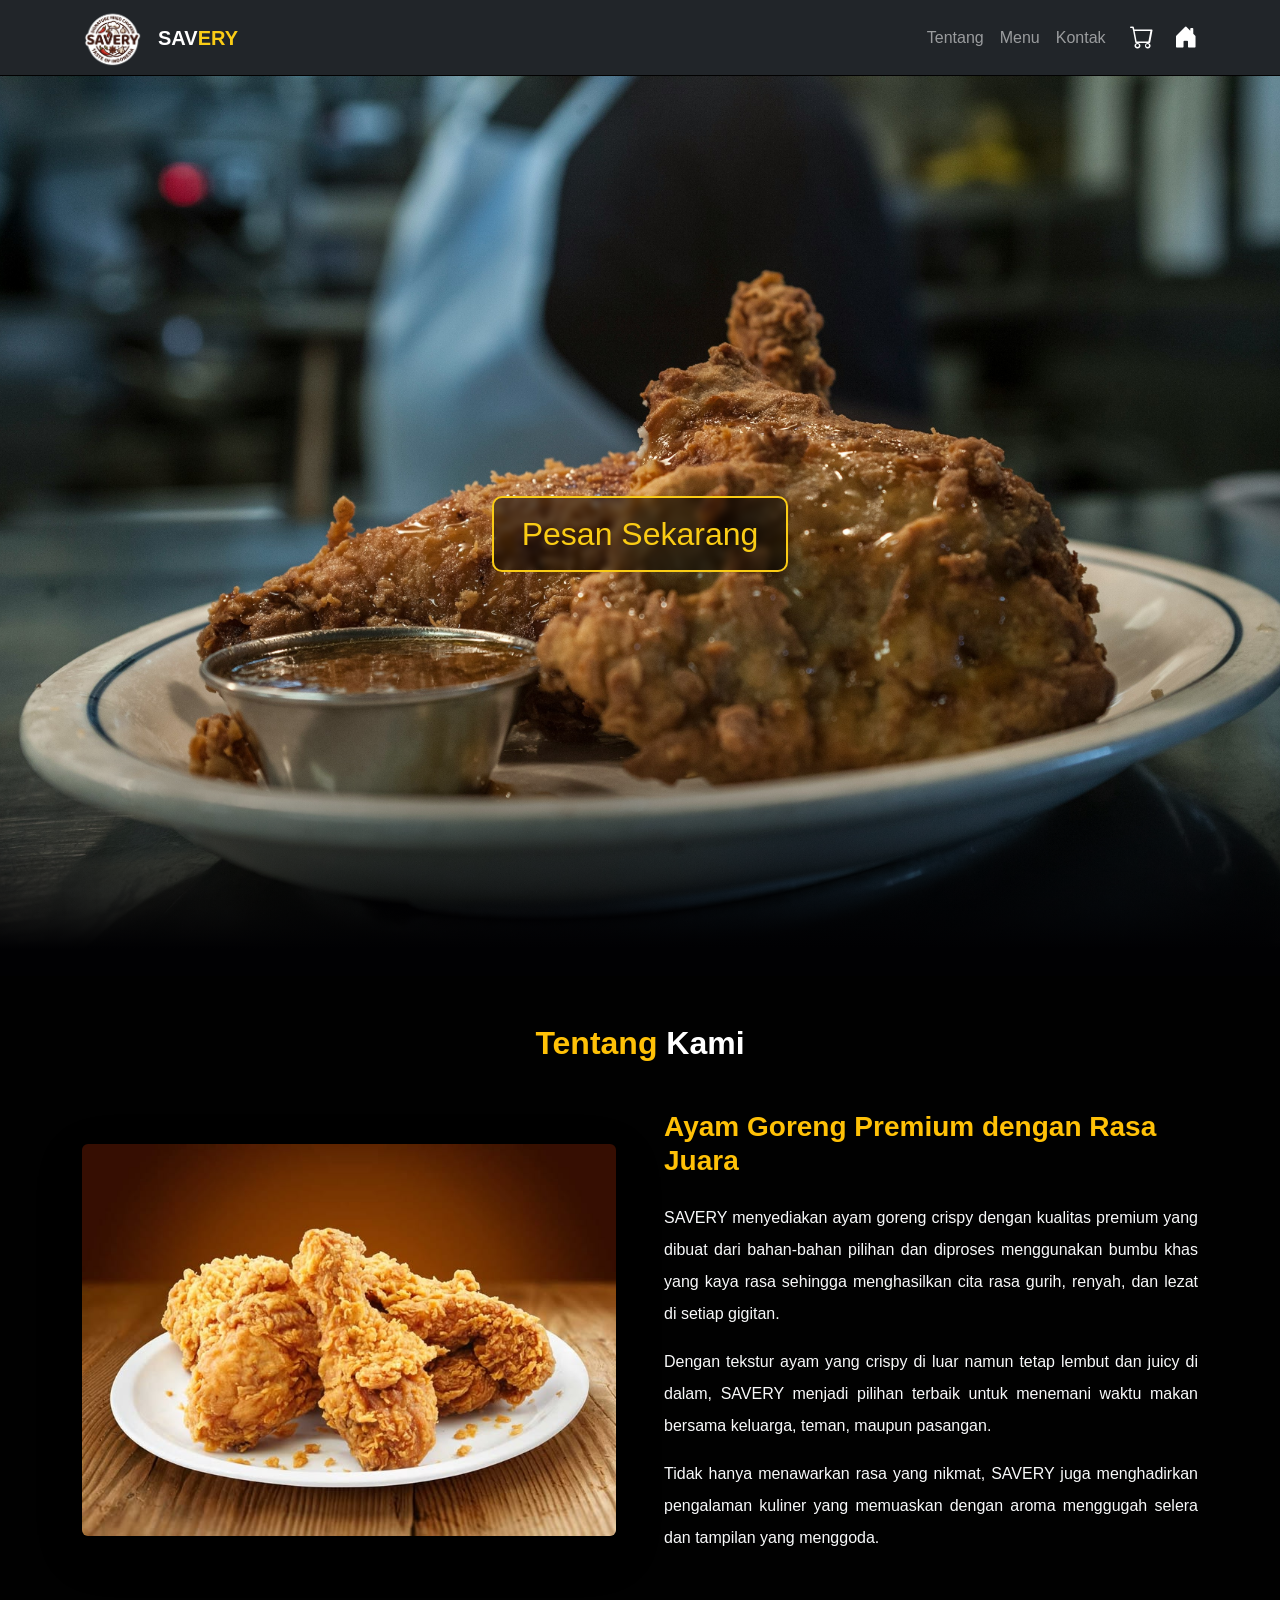
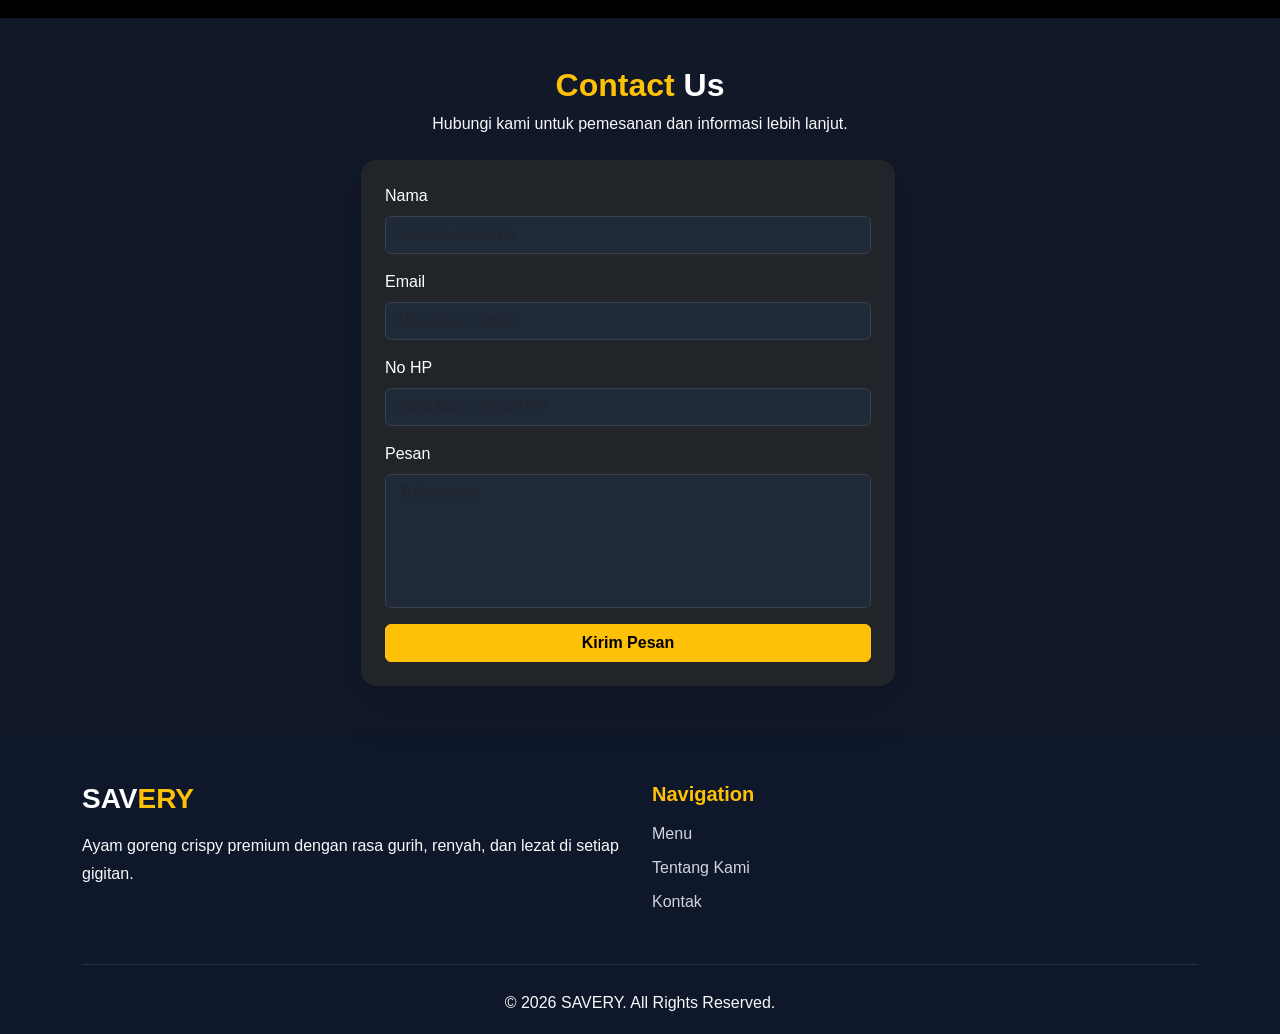
==== commit 6aef03c4: "22-05-2026" ====
--- a/index.html
+++ b/index.html
@@ -24,11 +24,12 @@
         <div class="collapse navbar-collapse" id="navbarNav">
           <ul class="navbar-nav ms-auto">
             <li class="nav-item"><a class="nav-link" href="#about">Tentang</a></li>
-            <li class="nav-item"><a class="nav-link" href="#menu">Menu</a></li>
+            <li class="nav-item"><a class="nav-link" href="menu.html">Menu</a></li>
             <li class="nav-item"><a class="nav-link" href="#contact">Kontak</a></li>
           </ul>
           <div class="navbar-extra">
             <a href="cart.html" id="cart"><i class="bi bi-cart"></i></a>
+            <a href="index.html" id="home"><i class="bi bi-house-door-fill"></i></a>
           </div>
         </div>
       </div>
@@ -38,7 +39,7 @@
     <!-- Hero Section Start -->
     <section class="hero d-flex align-items-center">
       <div class="content">
-        <a href="#menu" class="btn mt-3"> Pesan Sekarang </a>
+        <a href="menu.html" class="btn mt-3"> Pesan Sekarang </a>
       </div>
     </section>
     <!-- Hero Section End -->
@@ -71,257 +72,6 @@
         </div>
       </div>
     </section>
-
-    <!-- Menu Section Start -->
-    <section id="menu" class="menu py-5 bg-black">
-      <div class="container">
-        <!-- Judul -->
-        <h2 class="text-center text-warning mb-5"><span class="text-white">Menu</span> SAVERY</h2>
-
-        <!-- Carousel Start -->
-        <div id="menuCarousel" class="carousel slide" data-bs-ride="carousel">
-          <div class="carousel-inner">
-            <!-- SLIDE 1 -->
-            <div class="carousel-item active">
-              <div class="row g-4">
-                <!-- Paket Hemat -->
-                <div class="col-md-4">
-                  <div class="card bg-dark text-white border-0 shadow position-relative">
-                    <!-- Best Seller Badge -->
-                    <span class="badge bg-danger position-absolute top-0 start-0 m-3 fs-6"> BEST SELLER </span>
-
-                    <img src="img/paket_hemat.jpg" class="card-img-top" alt="Paket Hemat" />
-
-                    <div class="card-body d-flex flex-column text-center">
-                      <h3 class="card-title">Paket Hemat</h3>
-                      <p class="card-text">1 Ayam Crispy + Nasi + Es Teh</p>
-
-                      <div class="fw-bold text-warning fs-5 mb-3">Rp25.000</div>
-
-                      <button class="btn btn-warning mt-auto order-btn">Order</button>
-                    </div>
-                  </div>
-                </div>
-
-                <!-- Paket Special -->
-                <div class="col-md-4">
-                  <div class="card bg-dark text-white border-0 shadow">
-                    <img src="img/paket_spesial.jpg" class="card-img-top" alt="Paket Special" />
-
-                    <div class="card-body d-flex flex-column text-center">
-                      <h3 class="card-title">Paket Special</h3>
-
-                      <p class="card-text">2 Ayam Crispy + Kentang + Es Teh</p>
-
-                      <div class="fw-bold text-warning fs-5 mb-3">Rp45.000</div>
-
-                      <button class="btn btn-warning mt-auto order-btn">Order</button>
-                    </div>
-                  </div>
-                </div>
-
-                <!-- Paket Jumbo -->
-                <div class="col-md-4">
-                  <div class="card bg-dark text-white border-0 shadow">
-                    <img src="img/paket_jumbo.jpg" class="card-img-top" alt="Paket Jumbo" />
-
-                    <div class="card-body d-flex flex-column text-center">
-                      <h3 class="card-title">Paket Jumbo</h3>
-
-                      <p class="card-text">7 Ayam Crispy + 5 Nasi + 5 Es Teh</p>
-
-                      <div class="fw-bold text-warning fs-5 mb-3">Rp105.000</div>
-
-                      <button class="btn btn-warning mt-auto order-btn">Order</button>
-                    </div>
-                  </div>
-                </div>
-              </div>
-            </div>
-
-            <!-- SLIDE 2 -->
-            <div class="carousel-item">
-              <div class="row g-4">
-                <!-- Ayam Duo -->
-                <div class="col-md-4">
-                  <div class="card bg-dark text-white border-0 shadow">
-                    <img src="img/ayam_duo.jpg" class="card-img-top" alt="Paket Duo" />
-
-                    <div class="card-body d-flex flex-column text-center">
-                      <h3 class="card-title">Ayam Duo</h3>
-
-                      <p class="card-text">2 Ayam Crispy</p>
-
-                      <div class="fw-bold text-warning fs-5 mb-3">Rp29.000</div>
-
-                      <button class="btn btn-warning mt-auto order-btn">Order</button>
-                    </div>
-                  </div>
-                </div>
-
-                <!-- Ayam Single -->
-                <div class="col-md-4">
-                  <div class="card bg-dark text-white border-0 shadow">
-                    <img src="img/ayam_single.jpg" class="card-img-top" alt="Ayam Single" />
-
-                    <div class="card-body d-flex flex-column text-center">
-                      <h3 class="card-title">Ayam Single</h3>
-
-                      <p class="card-text">1 Ayam Crispy Original</p>
-
-                      <div class="fw-bold text-warning fs-5 mb-3">Rp15.000</div>
-
-                      <button class="btn btn-warning mt-auto order-btn">Order</button>
-                    </div>
-                  </div>
-                </div>
-
-                <!-- Nasi -->
-                <div class="col-md-4">
-                  <div class="card bg-dark text-white border-0 shadow">
-                    <img src="img/nasi.jpg" class="card-img-top" alt="Nasi" />
-
-                    <div class="card-body d-flex flex-column text-center">
-                      <h3 class="card-title">Rice</h3>
-
-                      <p class="card-text">Nasi Putih Hangat</p>
-
-                      <div class="fw-bold text-warning fs-5 mb-3">Rp7.000</div>
-
-                      <button class="btn btn-warning mt-auto order-btn">Order</button>
-                    </div>
-                  </div>
-                </div>
-              </div>
-            </div>
-
-            <!-- SLIDE 3 -->
-            <div class="carousel-item">
-              <div class="row g-4">
-                <!-- ice Tea -->
-                <div class="col-md-4">
-                  <div class="card bg-dark text-white border-0 shadow">
-                    <img src="img/ice_tea.jpg" class="card-img-top" alt="Es Teh" />
-
-                    <div class="card-body d-flex flex-column text-center">
-                      <h3 class="card-title">Ice Tea</h3>
-
-                      <p class="card-text">Es Teh Manis Segar</p>
-
-                      <div class="fw-bold text-warning fs-5 mb-3">Rp8.000</div>
-
-                      <button class="btn btn-warning mt-auto order-btn">Order</button>
-                    </div>
-                  </div>
-                </div>
-
-                <!-- Softdrink -->
-                <div class="col-md-4">
-                  <div class="card bg-dark text-white border-0 shadow">
-                    <img src="img/softdrink.jpg" class="card-img-top" alt="Softdrink" />
-
-                    <div class="card-body d-flex flex-column text-center">
-                      <h3 class="card-title">Softdrink</h3>
-
-                      <p class="card-text">Cola / Fanta / Sprite</p>
-
-                      <div class="fw-bold text-warning fs-5 mb-3">Rp10.000</div>
-
-                      <button class="btn btn-warning mt-auto order-btn">Order</button>
-                    </div>
-                  </div>
-                </div>
-
-                <!-- Hot Coffee -->
-                <div class="col-md-4">
-                  <div class="card bg-dark text-white border-0 shadow">
-                    <img src="img/hot_coffee.jpg" class="card-img-top" alt="Hot Coffee" />
-
-                    <div class="card-body d-flex flex-column text-center">
-                      <h3 class="card-title">Hot Coffee</h3>
-
-                      <p class="card-text">Kopi Panas Premium</p>
-
-                      <div class="fw-bold text-warning fs-5 mb-3">Rp13.000</div>
-
-                      <button class="btn btn-warning mt-auto order-btn">Order</button>
-                    </div>
-                  </div>
-                </div>
-              </div>
-            </div>
-
-            <!-- SLIDE 4 -->
-            <div class="carousel-item">
-              <div class="row g-4">
-                <!-- Cheeese -->
-                <div class="col-md-4">
-                  <div class="card bg-dark text-white border-0 shadow">
-                    <img src="img/keju.jpeg" class="card-img-top" alt="Cheese" />
-
-                    <div class="card-body d-flex flex-column text-center">
-                      <h3 class="card-title">Cheese</h3>
-
-                      <p class="card-text">Saus Keju</p>
-
-                      <div class="fw-bold text-warning fs-5 mb-3">Rp8.000</div>
-
-                      <button class="btn btn-warning mt-auto order-btn">Order</button>
-                    </div>
-                  </div>
-                </div>
-
-                <!-- Mayo -->
-                <div class="col-md-4">
-                  <div class="card bg-dark text-white border-0 shadow">
-                    <img src="img/mayo.jpeg" class="card-img-top" alt="Mayo" />
-
-                    <div class="card-body d-flex flex-column text-center">
-                      <h3 class="card-title">Mayonaise</h3>
-
-                      <p class="card-text">Mayonaise</p>
-
-                      <div class="fw-bold text-warning fs-5 mb-3">Rp8.000</div>
-
-                      <button class="btn btn-warning mt-auto order-btn">Order</button>
-                    </div>
-                  </div>
-                </div>
-
-                <!-- Hot Sauce -->
-                <div class="col-md-4">
-                  <div class="card bg-dark text-white border-0 shadow">
-                    <img src="img/saus.jpeg" class="card-img-top" alt="Hot Sauce" />
-
-                    <div class="card-body d-flex flex-column text-center">
-                      <h3 class="card-title">Hot Sauce</h3>
-
-                      <p class="card-text">Saus Pedas</p>
-
-                      <div class="fw-bold text-warning fs-5 mb-3">Rp8.000</div>
-
-                      <button class="btn btn-warning mt-auto order-btn">Order</button>
-                    </div>
-                  </div>
-                </div>
-              </div>
-            </div>
-          </div>
-
-          <!-- BUTTON PREV -->
-          <button class="carousel-control-prev" type="button" data-bs-target="#menuCarousel" data-bs-slide="prev">
-            <span class="carousel-control-prev-icon"></span>
-          </button>
-
-          <!-- BUTTON NEXT -->
-          <button class="carousel-control-next" type="button" data-bs-target="#menuCarousel" data-bs-slide="next">
-            <span class="carousel-control-next-icon"></span>
-          </button>
-        </div>
-        <!-- Carousel End -->
-      </div>
-    </section>
-    <!-- Menu Section End -->
 
     <!-- Contact Section Start -->
     <section id="contact" class="contact py-5">
@@ -385,7 +135,7 @@
 
             <ul class="list-unstyled">
               <li>
-                <a href="#menu" class="footer-link">Menu</a>
+                <a href="menu.html" class="footer-link">Menu</a>
               </li>
 
               <li>
@@ -408,84 +158,8 @@
       </div>
     </footer>
     <!-- Footer End -->
-
-    <!-- Order Modal Start -->
-    <div class="modal fade" id="orderModal" tabindex="-1">
-      <div class="modal-dialog modal-dialog-centered">
-        <div class="modal-content bg-dark text-white border-0 rounded-4">
-          <div class="modal-header border-secondary">
-            <h5 class="modal-title">Pesanan</h5>
-            <button type="button" class="btn-close btn-close-white" data-bs-dismiss="modal"></button>
-          </div>
-
-          <div class="modal-body text-center">
-            <h4 id="menuName" class="mb-4 text-warning"></h4>
-
-            <label class="mb-2">Quantity</label>
-
-            <input type="number" id="quantity" class="form-control text-center bg-secondary text-white border-0" value="1" min="1" />
-          </div>
-
-          <div class="modal-footer border-secondary">
-            <button type="button" class="btn btn-warning w-100 fw-bold" id="confirmOrder">Confirm</button>
-          </div>
-        </div>
-      </div>
-    </div>
-    <!-- Order Modal End -->
-
     <!-- Bootstrap JS -->
     <script src="https://cdn.jsdelivr.net/npm/bootstrap@5.3.0/dist/js/bootstrap.bundle.min.js"></script>
-    <script>
-      const orderButtons = document.querySelectorAll(".order-btn");
-      const menuName = document.getElementById("menuName");
-      const confirmOrder = document.getElementById("confirmOrder");
-
-      let selectedMenu = "";
-      let selectedPrice = 0;
-
-      orderButtons.forEach((button) => {
-        button.addEventListener("click", function () {
-          selectedMenu = this.closest(".card").querySelector(".card-title").innerText;
-
-          const priceText = this.closest(".card").querySelector(".fw-bold").innerText;
-
-          selectedPrice = parseInt(priceText.replace("Rp", "").replace(/\./g, "").trim());
-
-          menuName.innerText = selectedMenu;
-          document.getElementById("quantity").value = 1;
-
-          const modal = new bootstrap.Modal(document.getElementById("orderModal"));
-
-          modal.show();
-        });
-      });
-
-      confirmOrder.addEventListener("click", function () {
-        const qty = parseInt(document.getElementById("quantity").value);
-
-        // Ambil data cart lama
-        let cart = JSON.parse(localStorage.getItem("cart")) || [];
-
-        // Cek apakah menu sudah ada
-        const existingItem = cart.find((item) => item.name === selectedMenu);
-
-        if (existingItem) {
-          existingItem.qty += qty;
-        } else {
-          cart.push({
-            name: selectedMenu,
-            qty: qty,
-            price: selectedPrice,
-          });
-        }
-
-        // Simpan kembali
-        localStorage.setItem("cart", JSON.stringify(cart));
-
-        // Tutup modal
-        bootstrap.Modal.getInstance(document.getElementById("orderModal")).hide();
-      });
-    </script>
+    
   </body>
 </html>
--- a/style.css
+++ b/style.css
@@ -19,14 +19,20 @@
   padding-top: 76px;
 }
 
+.navbar-brand span {
+  color: var(--primary);
+}
+
 #cart {
   color: #fff;
   font-size: 24px;
   padding-left: 16px;
 }
 
-.navbar-brand span {
-  color: var(--primary);
+#home{
+  color: #fff;
+  font-size: 24px;
+  padding-left: 16px;
 }
 
 .hero {
@@ -227,45 +233,3 @@
     padding: 18px;
   }
 }
-
-/* cart.html */
-
-.cart-section {
-  padding-top: 120px;
-  padding-bottom: 60px;
-}
-
-.cart-card {
-  background: #1a1a1a;
-  border-radius: 15px;
-  padding: 20px;
-  margin-bottom: 20px;
-}
-
-.price {
-  color: #ffc107;
-  font-weight: bold;
-}
-
-.total-box {
-  background: #111827;
-  border-radius: 15px;
-  padding: 25px;
-}
-
-.empty-cart {
-  text-align: center;
-  padding: 80px 20px;
-}
-
-.btn-delete {
-  border: none;
-  background: crimson;
-  color: white;
-  padding: 8px 14px;
-  border-radius: 8px;
-}
-
-.btn-delete:hover {
-  opacity: 0.9;
-}
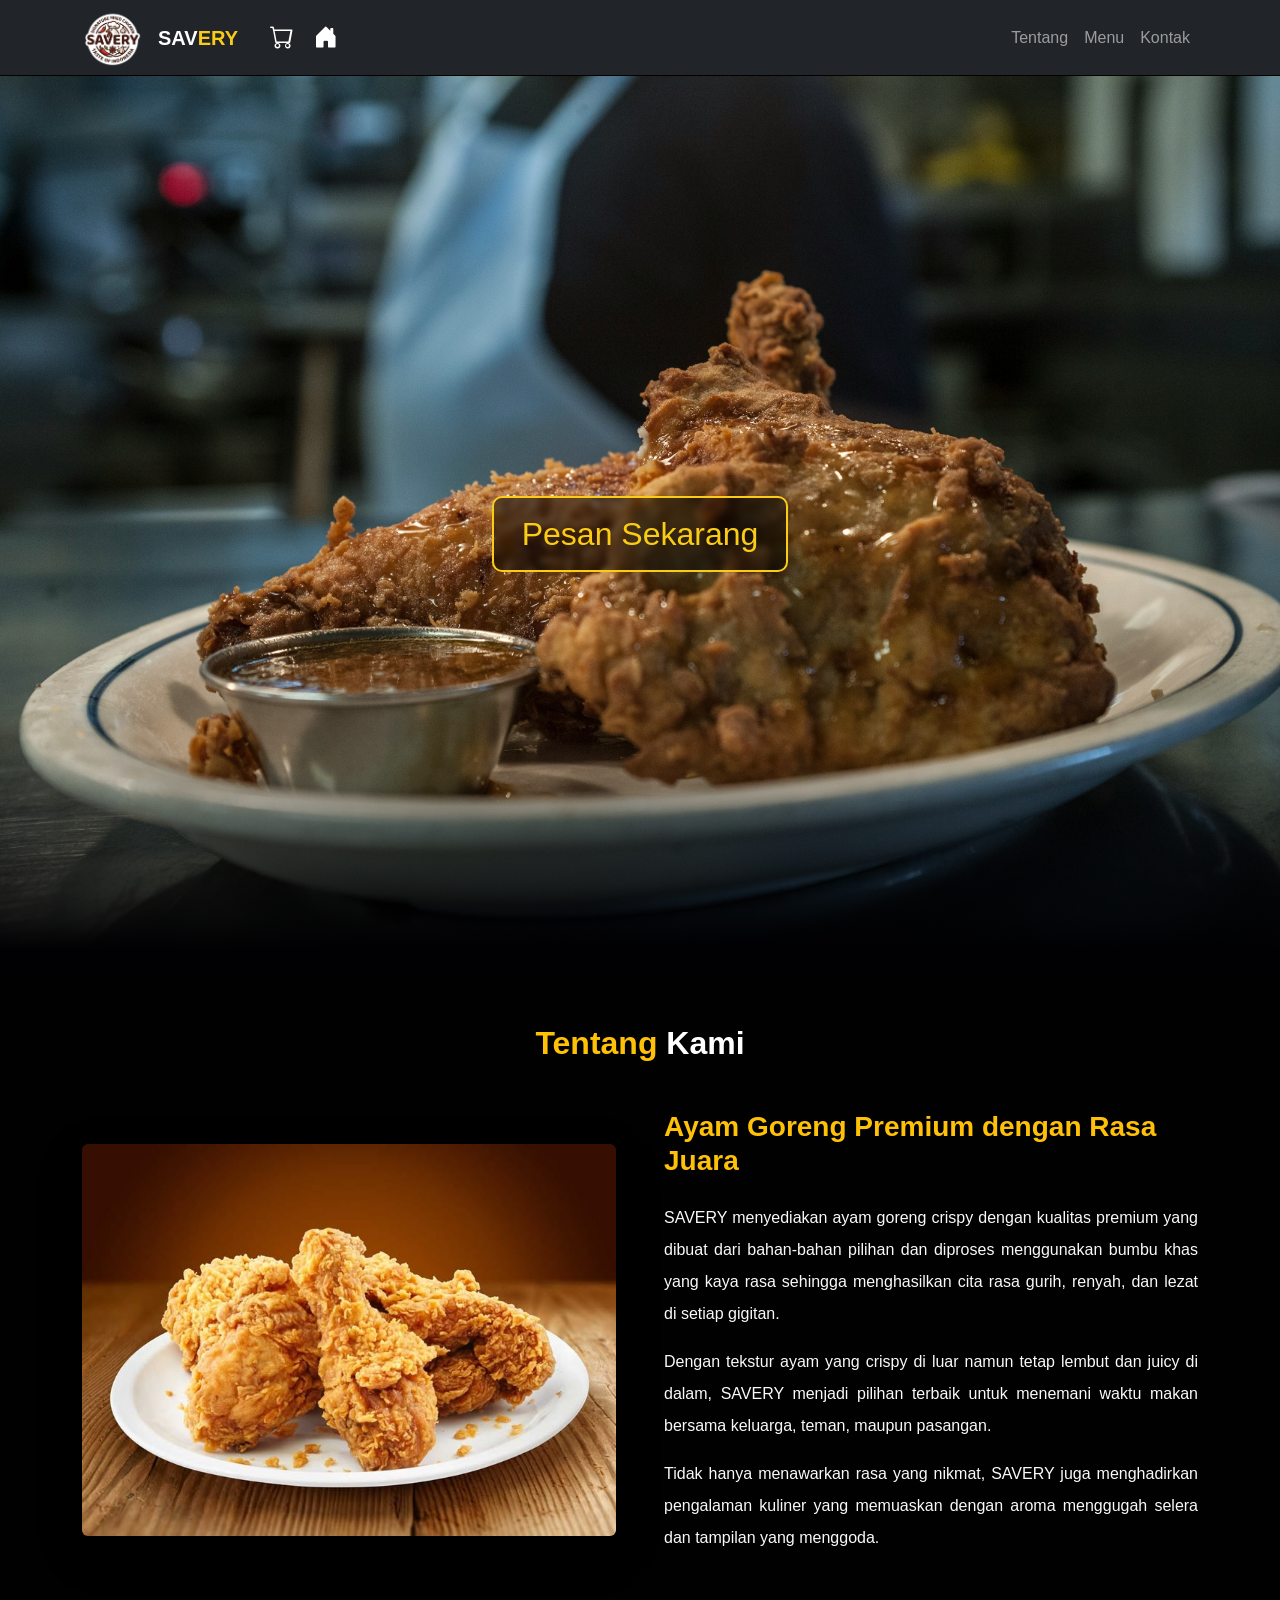
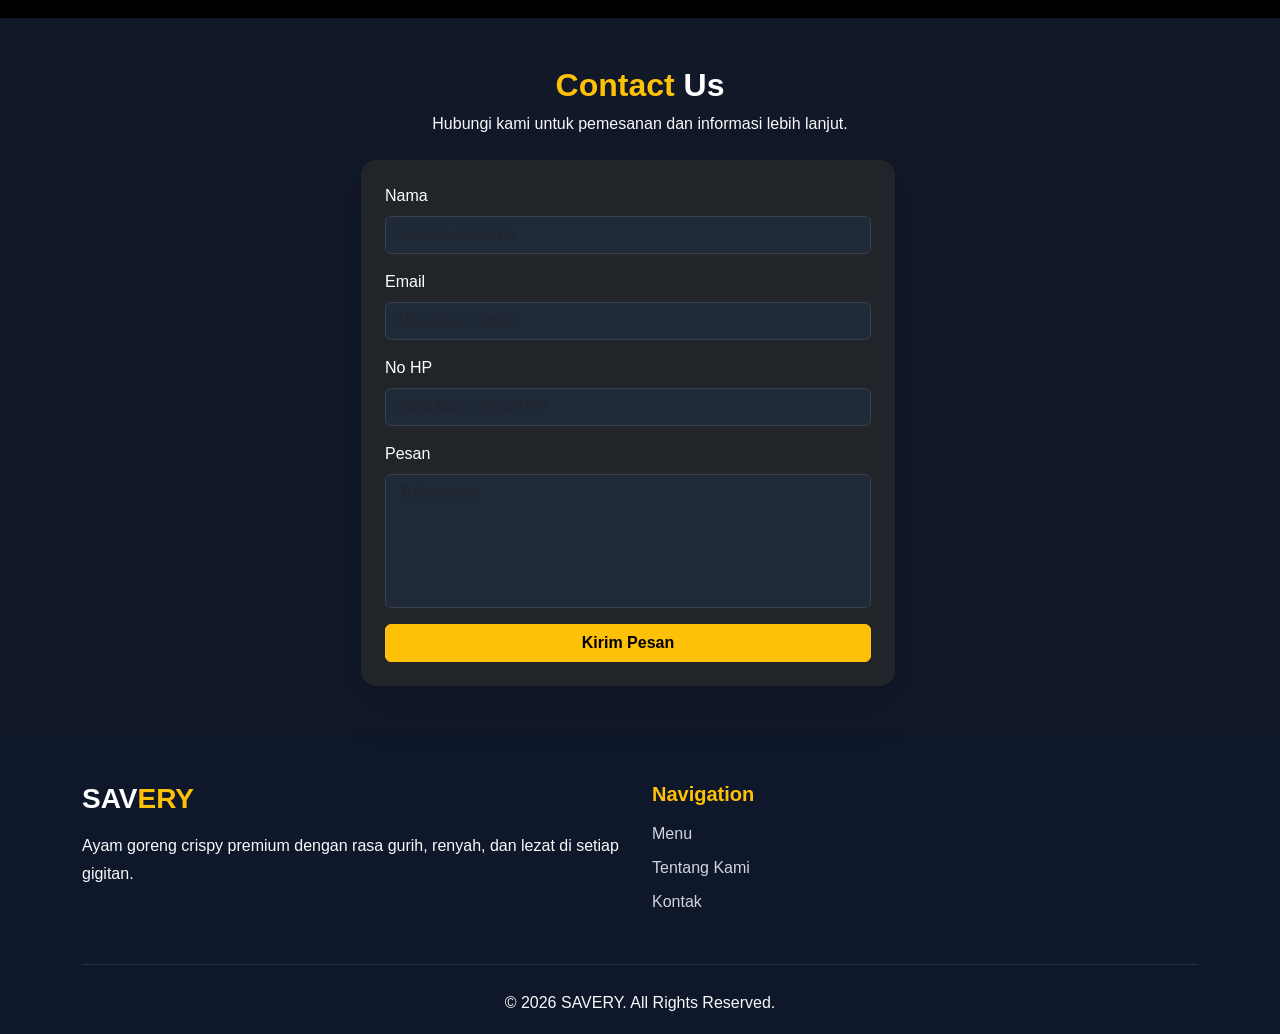
==== commit 266d2525: "22-05-2026 (2)" ====
--- a/index.html
+++ b/index.html
@@ -18,6 +18,10 @@
       <div class="container">
         <img src="img/logo_SAVERY.png" width="60px" class="me-3" />
         <a class="navbar-brand fw-bold" href="#">SAV<span>ERY</span> </a>
+        <div class="navbar-extra">
+          <a href="cart.html" id="cart"><i class="bi bi-cart"></i></a>
+          <a href="index.html" id="home"><i class="bi bi-house-door-fill"></i></a>
+        </div>
         <button class="navbar-toggler" type="button" data-bs-toggle="collapse" data-bs-target="#navbarNav">
           <span class="navbar-toggler-icon"></span>
         </button>
@@ -27,10 +31,6 @@
             <li class="nav-item"><a class="nav-link" href="menu.html">Menu</a></li>
             <li class="nav-item"><a class="nav-link" href="#contact">Kontak</a></li>
           </ul>
-          <div class="navbar-extra">
-            <a href="cart.html" id="cart"><i class="bi bi-cart"></i></a>
-            <a href="index.html" id="home"><i class="bi bi-house-door-fill"></i></a>
-          </div>
         </div>
       </div>
     </nav>
--- a/style.css
+++ b/style.css
@@ -23,16 +23,11 @@
   color: var(--primary);
 }
 
-#cart {
+#cart, #home {
   color: #fff;
   font-size: 24px;
-  padding-left: 16px;
-}
-
-#home{
-  color: #fff;
-  font-size: 24px;
-  padding-left: 16px;
+  margin-left: 16px;
+  transition: 0.3s;
 }
 
 .hero {
@@ -208,28 +203,3 @@
   color: var(--primary);
   transform: translateX(5px);
 }
-
-@media (max-width: 992px) {
-  .carousel-control-prev {
-    left: -40px;
-  }
-
-  .carousel-control-next {
-    right: -40px;
-  }
-}
-
-@media (max-width: 768px) {
-  .carousel-control-prev {
-    left: 0;
-  }
-
-  .carousel-control-next {
-    right: 0;
-  }
-
-  .carousel-control-prev-icon,
-  .carousel-control-next-icon {
-    padding: 18px;
-  }
-}
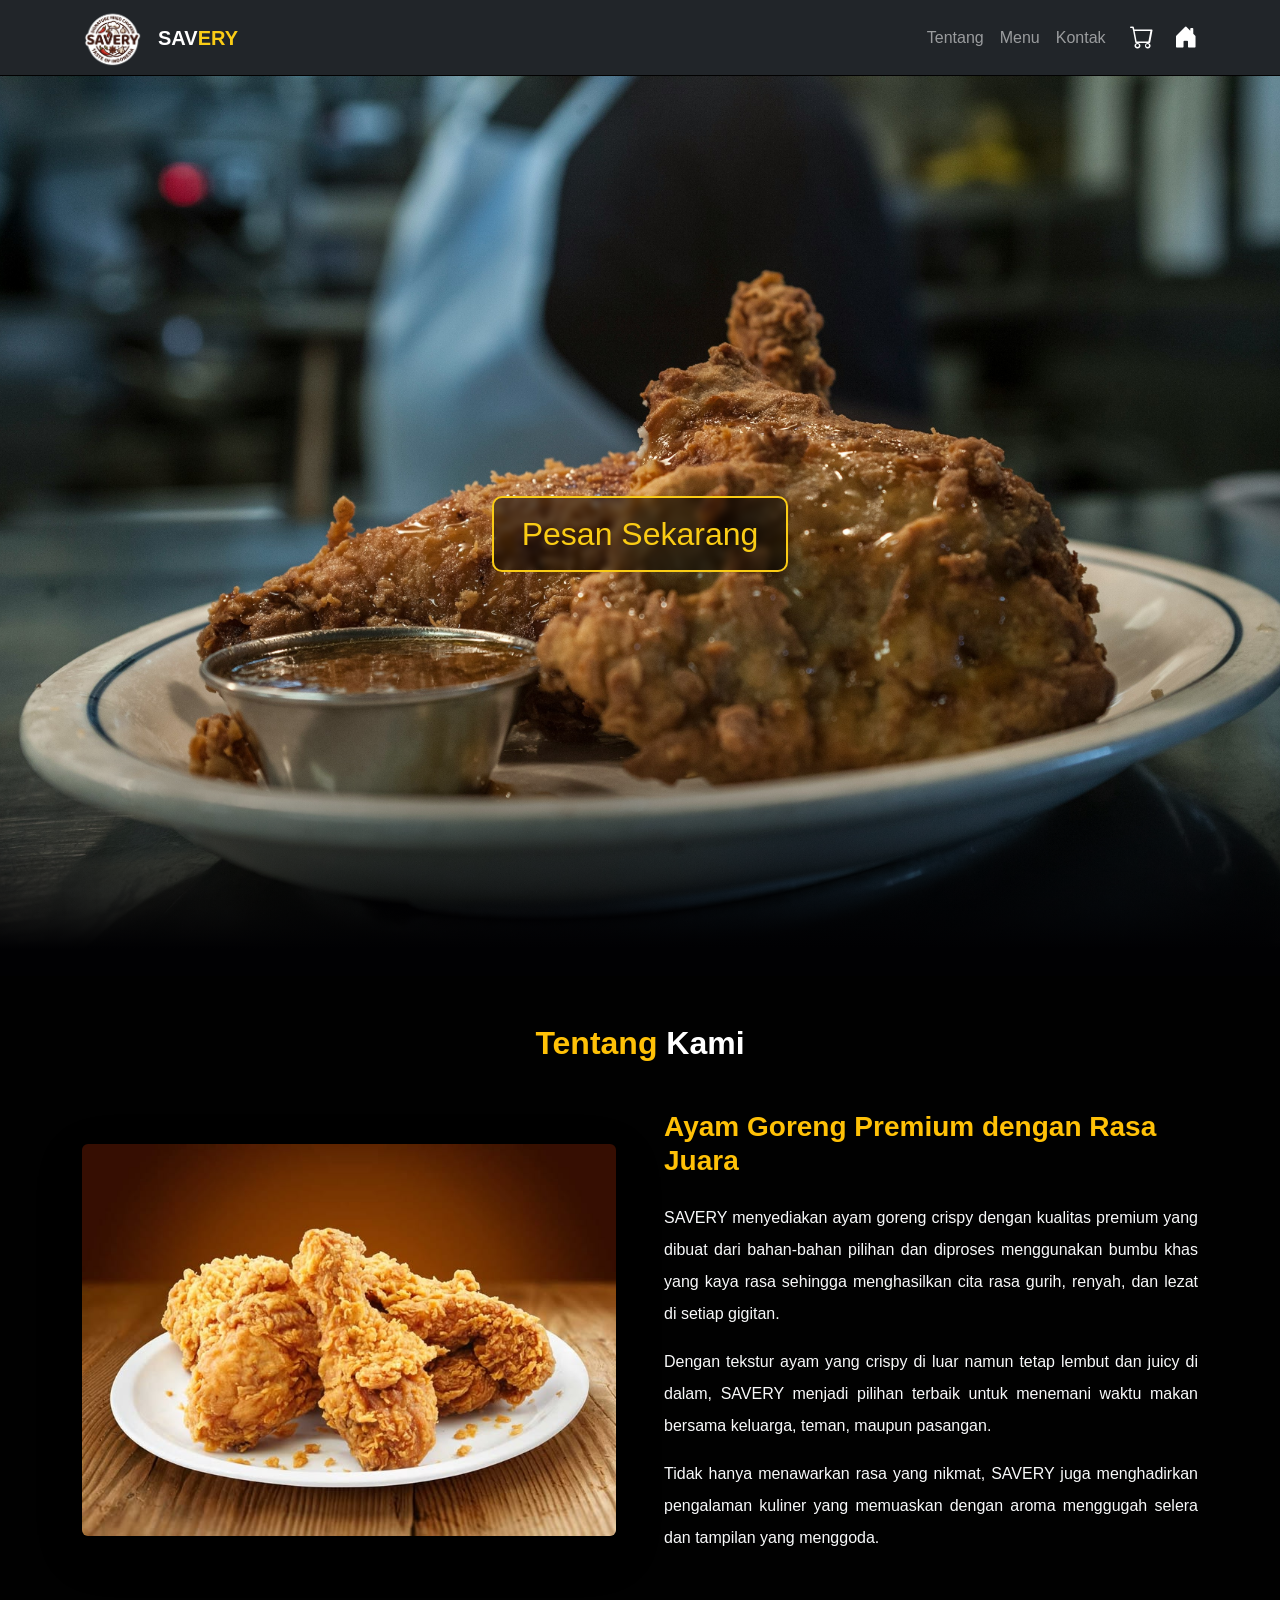
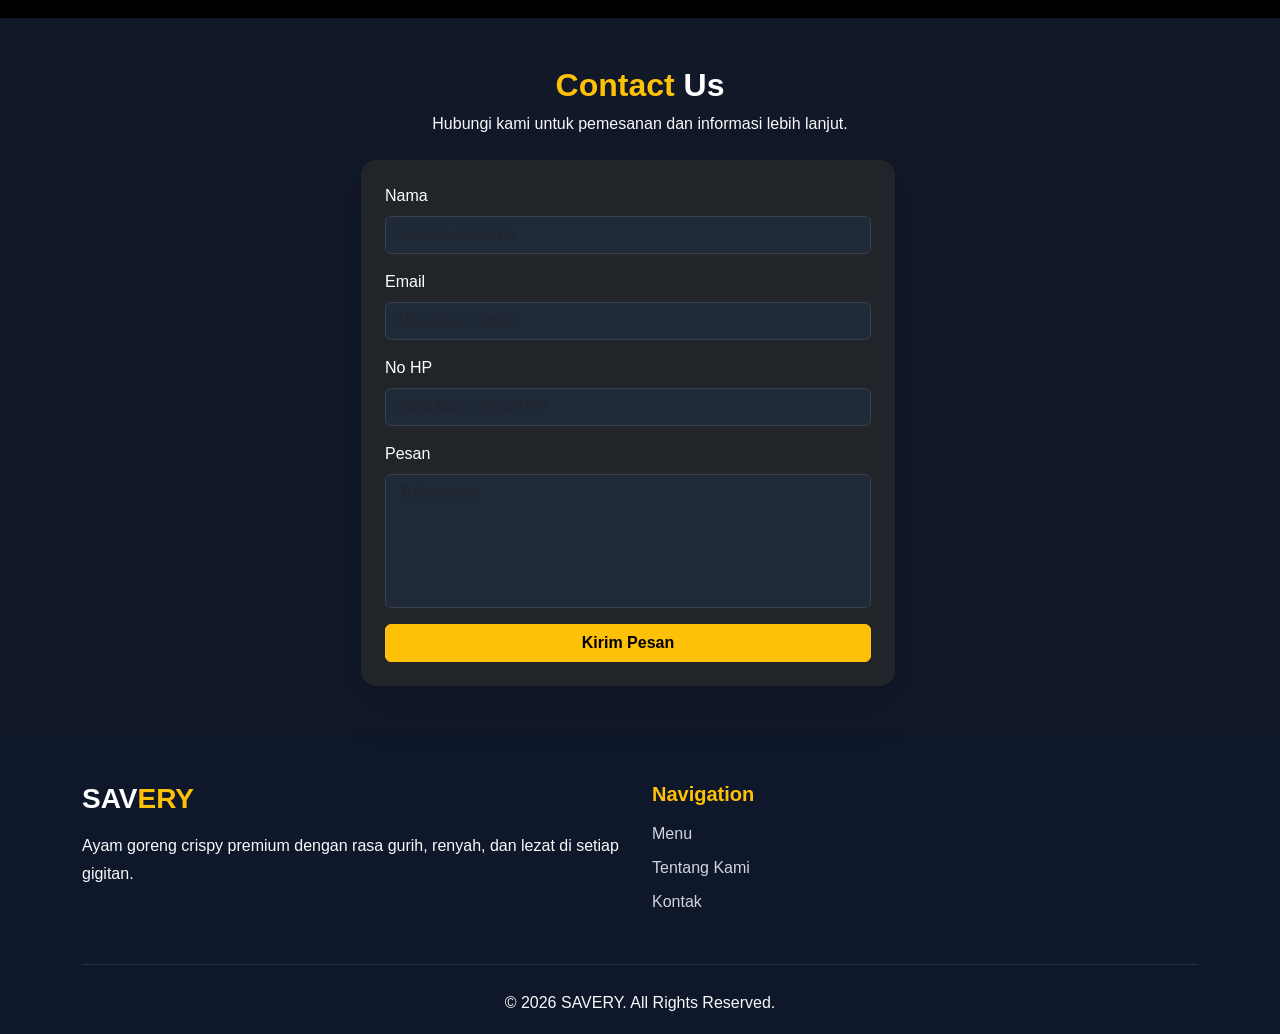
==== commit ac132dfb: "23-05-2026 (3)" ====
--- a/index.html
+++ b/index.html
@@ -17,20 +17,52 @@
     <nav class="navbar navbar-expand-lg navbar-dark bg-dark fixed-top">
       <div class="container">
         <img src="img/logo_SAVERY.png" width="60px" class="me-3" />
-        <a class="navbar-brand fw-bold" href="#">SAV<span>ERY</span> </a>
-        <div class="navbar-extra">
-          <a href="cart.html" id="cart"><i class="bi bi-cart"></i></a>
-          <a href="index.html" id="home"><i class="bi bi-house-door-fill"></i></a>
+
+        <a class="navbar-brand fw-bold" href="index.html"> SAV<span>ERY</span> </a>
+
+        <!-- MOBILE RIGHT -->
+        <div class="d-flex align-items-center ms-auto d-lg-none">
+          <div class="navbar-extra">
+            <a href="cart.html" id="cart">
+              <i class="bi bi-cart"></i>
+            </a>
+
+            <a href="index.html" id="home">
+              <i class="bi bi-house-door-fill"></i>
+            </a>
+          </div>
+
+          <button class="navbar-toggler ms-3" type="button" data-bs-toggle="collapse" data-bs-target="#navbarNav">
+            <span class="navbar-toggler-icon"></span>
+          </button>
         </div>
-        <button class="navbar-toggler" type="button" data-bs-toggle="collapse" data-bs-target="#navbarNav">
-          <span class="navbar-toggler-icon"></span>
-        </button>
+
+        <!-- MENU -->
         <div class="collapse navbar-collapse" id="navbarNav">
           <ul class="navbar-nav ms-auto">
-            <li class="nav-item"><a class="nav-link" href="#about">Tentang</a></li>
-            <li class="nav-item"><a class="nav-link" href="menu.html">Menu</a></li>
-            <li class="nav-item"><a class="nav-link" href="#contact">Kontak</a></li>
+            <li class="nav-item">
+              <a class="nav-link" href="#about">Tentang</a>
+            </li>
+
+            <li class="nav-item">
+              <a class="nav-link" href="menu.html">Menu</a>
+            </li>
+
+            <li class="nav-item">
+              <a class="nav-link" href="#contact">Kontak</a>
+            </li>
           </ul>
+
+          <!-- DESKTOP ICON -->
+          <div class="navbar-extra d-none d-lg-block">
+            <a href="cart.html" id="cart">
+              <i class="bi bi-cart"></i>
+            </a>
+
+            <a href="index.html" id="home">
+              <i class="bi bi-house-door-fill"></i>
+            </a>
+          </div>
         </div>
       </div>
     </nav>
@@ -160,6 +192,5 @@
     <!-- Footer End -->
     <!-- Bootstrap JS -->
     <script src="https://cdn.jsdelivr.net/npm/bootstrap@5.3.0/dist/js/bootstrap.bundle.min.js"></script>
-    
   </body>
 </html>
--- a/style.css
+++ b/style.css
@@ -28,6 +28,7 @@
   font-size: 24px;
   margin-left: 16px;
   transition: 0.3s;
+  display: inline-flex;
 }
 
 .hero {
